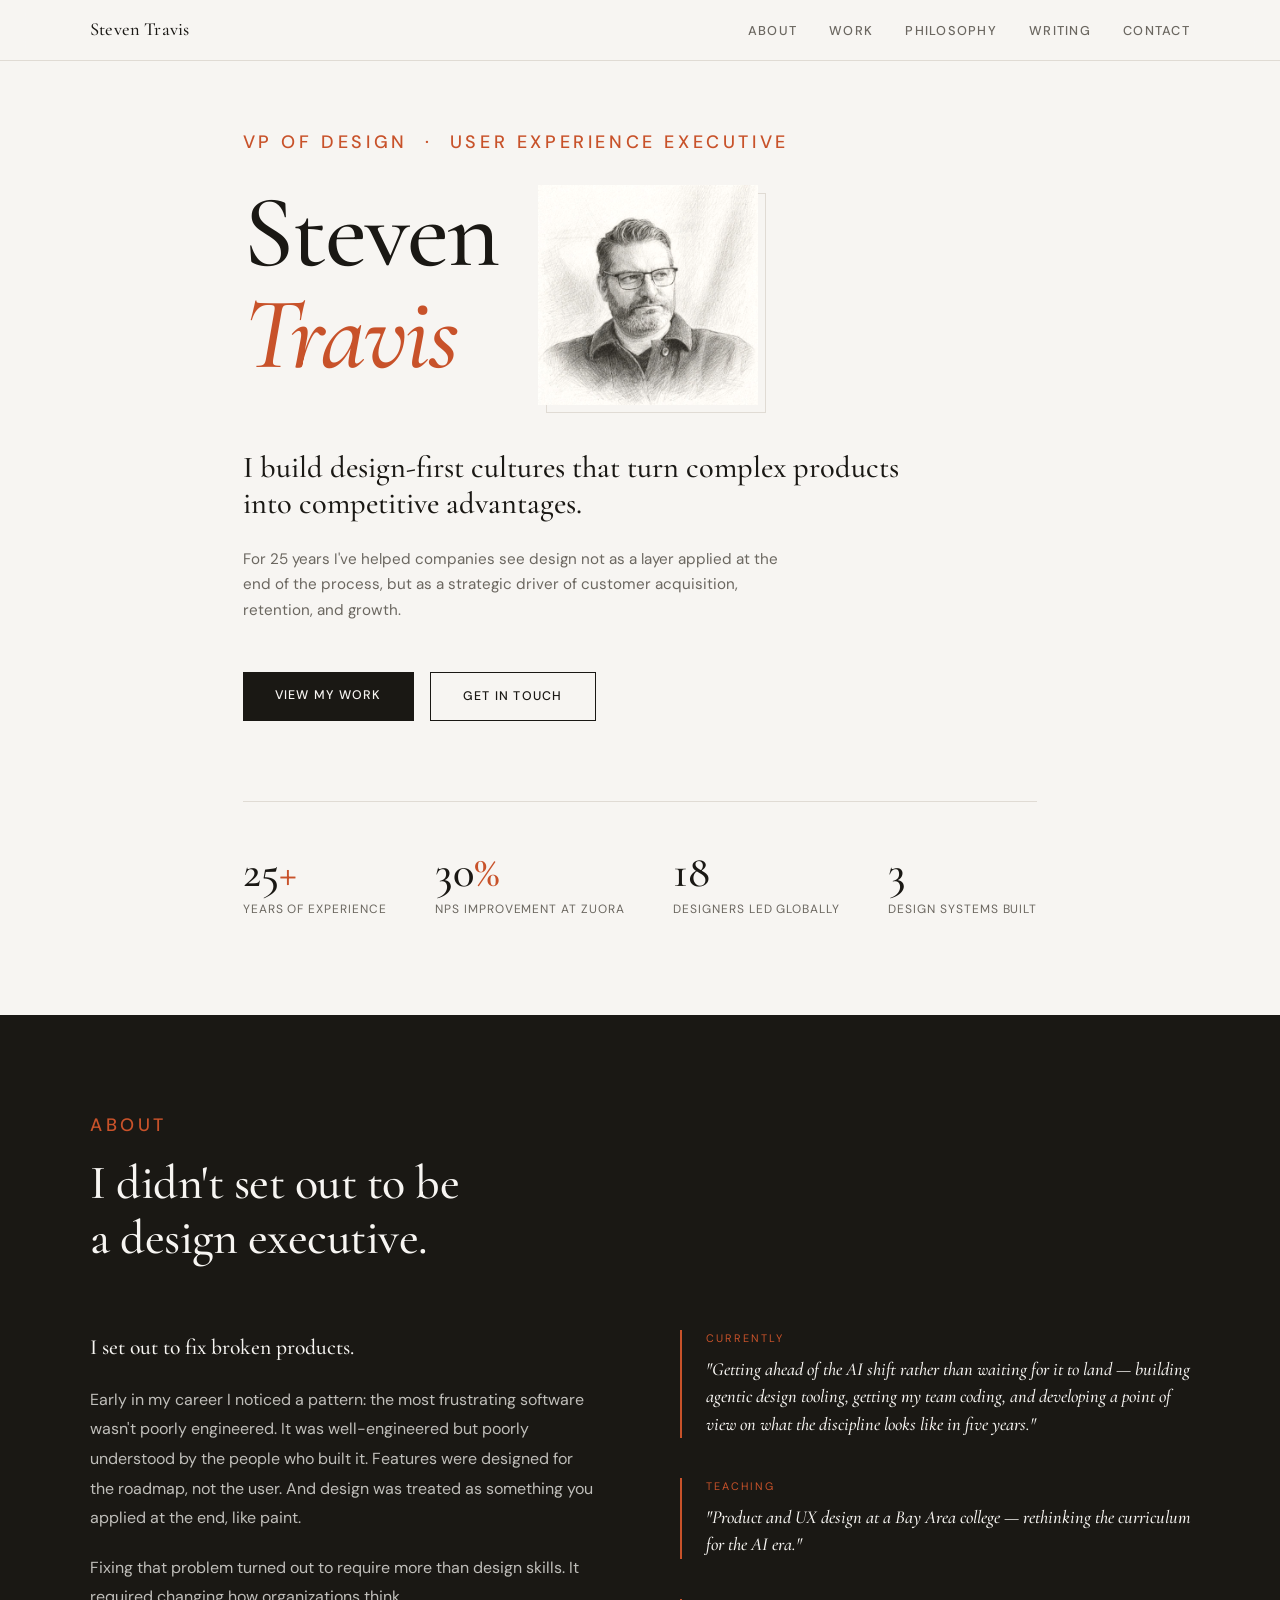
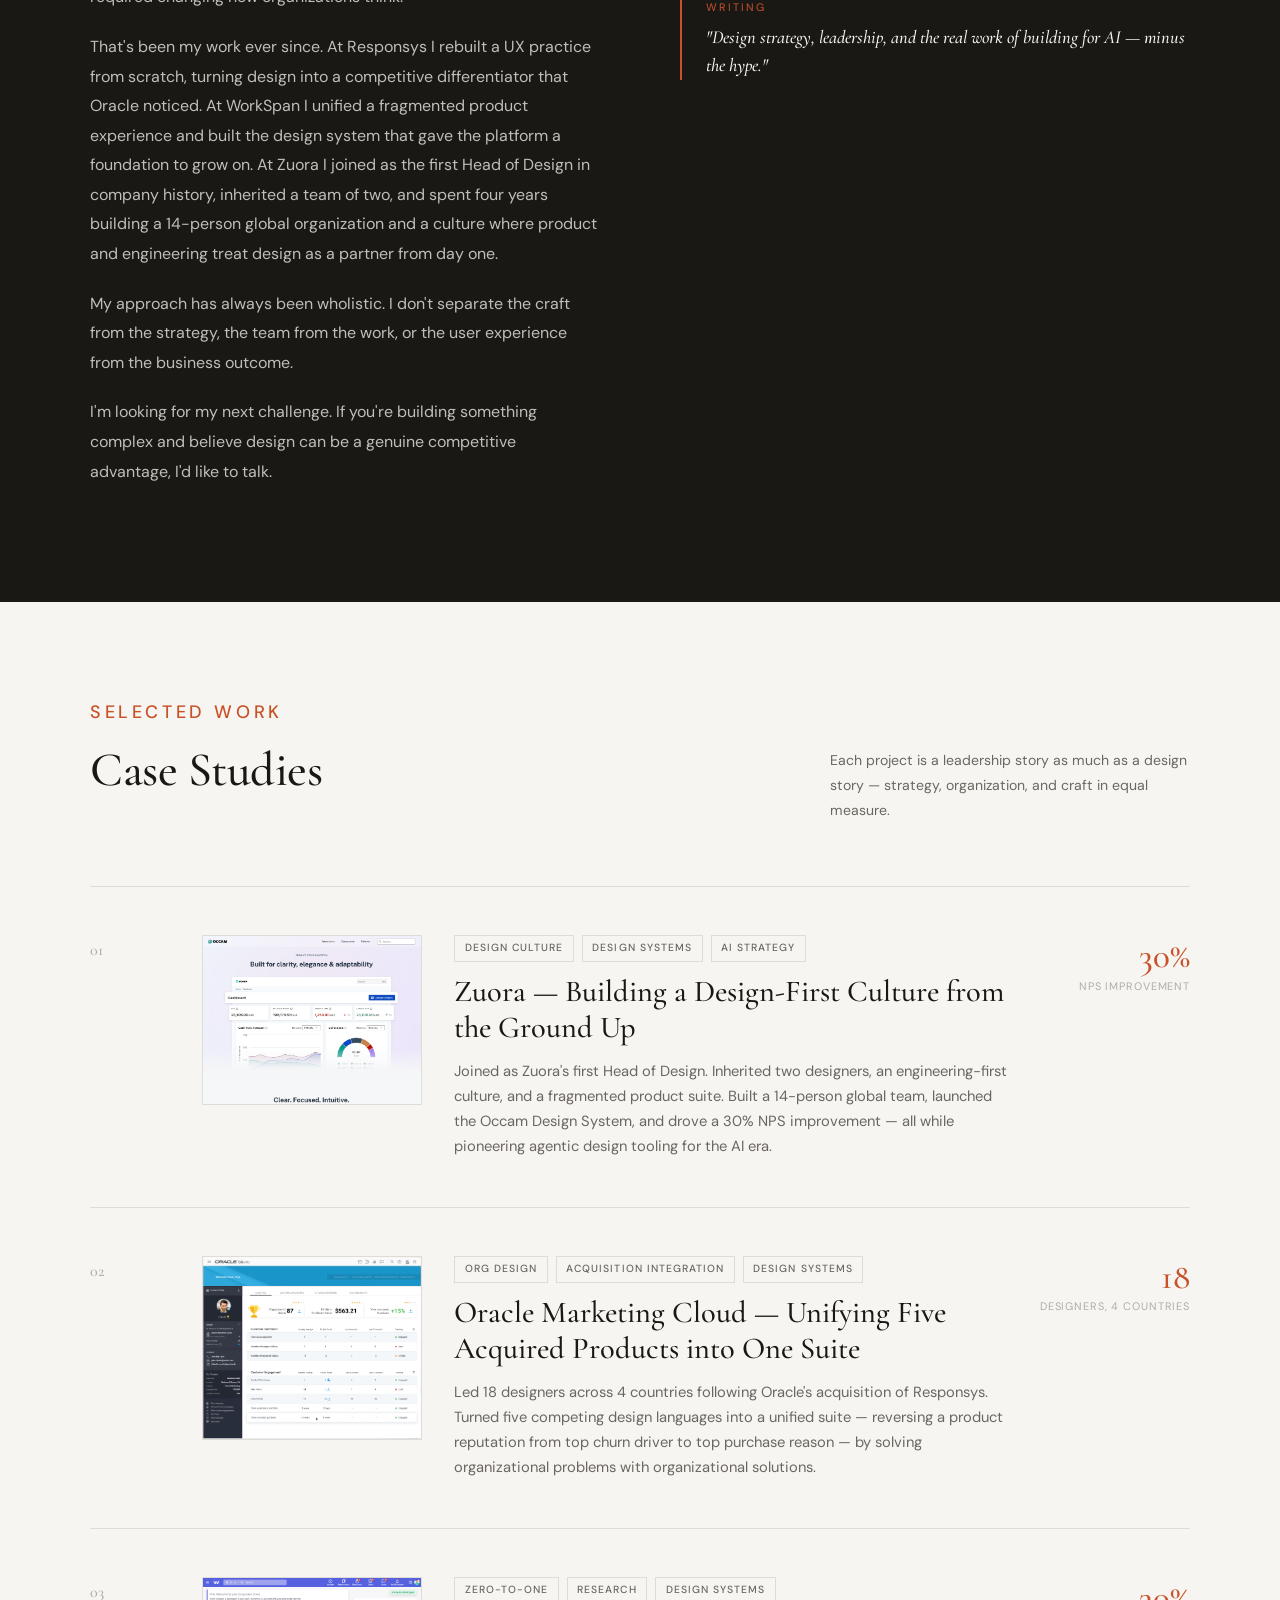
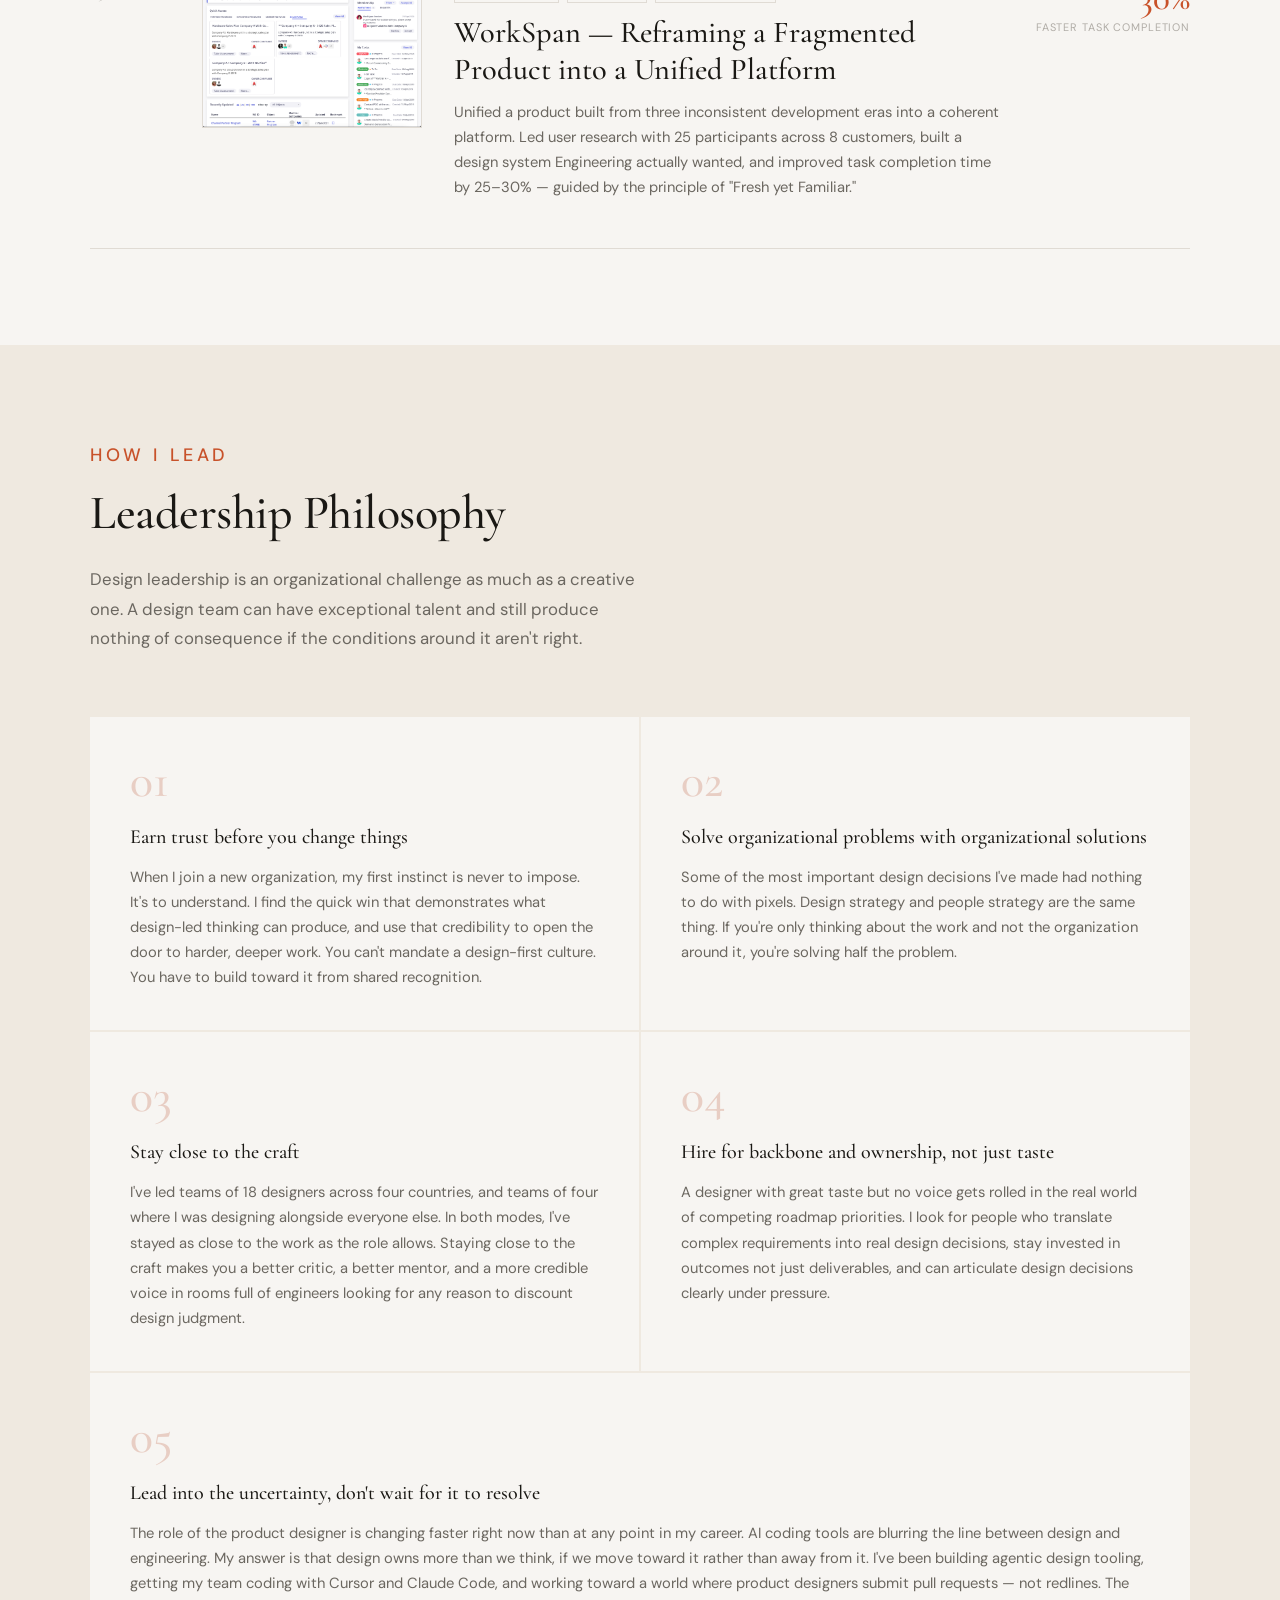
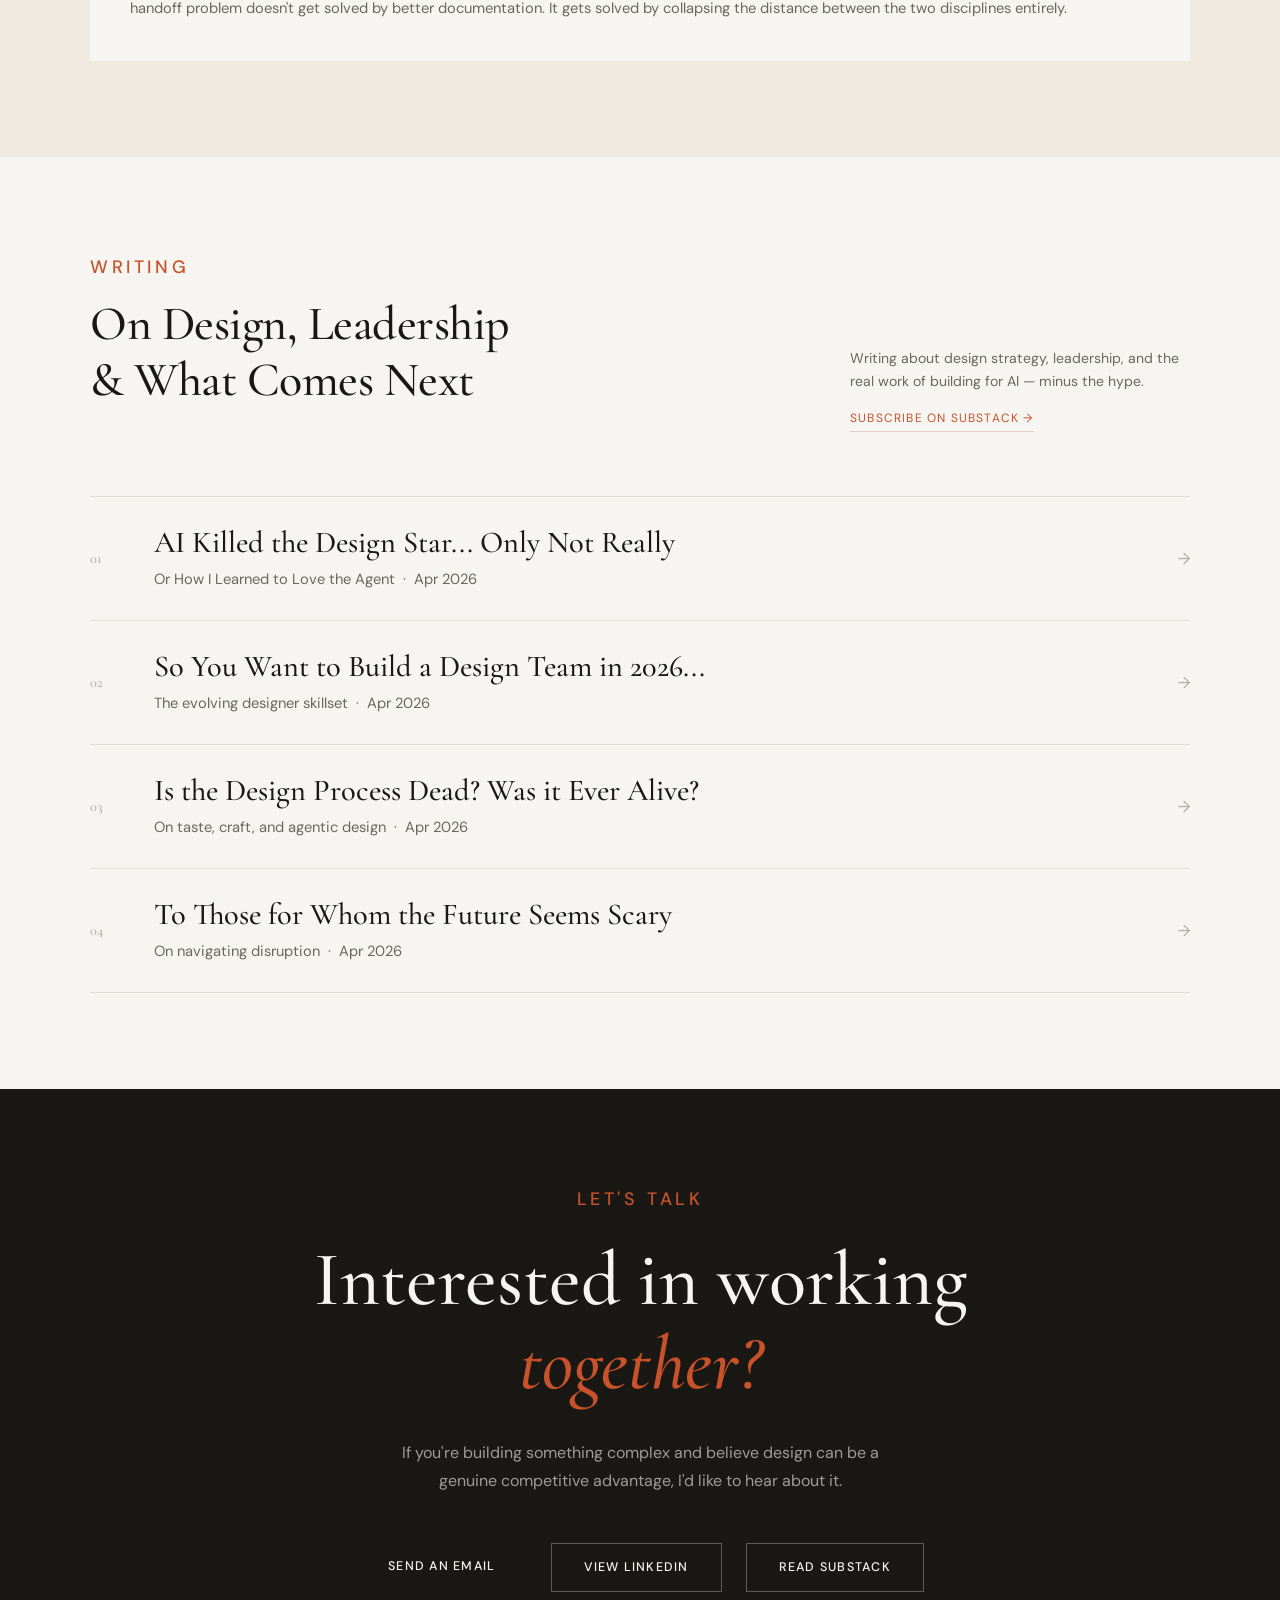
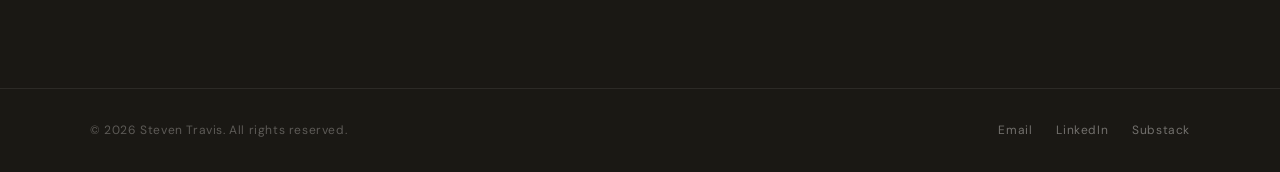
==== index.html @ de9c1bb8 "Fix nav cut off on iOS by adding safe-area-inset support - Added viewport-fit=cover to all four page" ====
<!DOCTYPE html>
<html lang="en">
<head>
  <meta charset="UTF-8" />
  <meta name="viewport" content="width=device-width, initial-scale=1.0, viewport-fit=cover" />
  <title>Steven Travis — VP of Design</title>
  <link rel="preconnect" href="https://fonts.googleapis.com" />
  <link rel="preconnect" href="https://fonts.gstatic.com" crossorigin />
  <link href="https://fonts.googleapis.com/css2?family=Cormorant+Garamond:ital,wght@0,500;0,600;1,500&family=DM+Sans:wght@500&display=swap" rel="stylesheet" />
  <link rel="stylesheet" href="styles.css" />
  <style>
    /* ── HERO ── */
    #hero {
      min-height: 100vh;
      display: flex;
      align-items: center;
      padding-top: 8rem;
      padding-bottom: 6rem;
      position: relative;
      overflow: hidden;
    }
    .hero-grid {
      display: flex;
      flex-direction: column;
      width: 100%;
    }
    .hero-name-row {
      display: flex;
      align-items: center;
      gap: 2.5rem;
      margin-bottom: 2rem;
    }
    .hero-below { width: 100%; }
    .hero-portrait-wrap {
      position: relative;
      flex-shrink: 0;
      width: clamp(140px, 18vw, 220px);
      opacity: 0;
      animation: fadeUp 0.8s 0.2s forwards;
      margin-bottom: 0.5rem;
    }
    .hero-portrait-wrap::after {
      content: '';
      position: absolute;
      bottom: -8px;
      right: -8px;
      width: 100%;
      height: 100%;
      border: 1px solid var(--rule);
      z-index: 0;
    }
    .hero-portrait {
      width: 100%;
      display: block;
      position: relative;
      z-index: 1;
      filter: contrast(1.05);
    }
    .hero-eyebrow {
      font-size: 18px;
      font-weight: 500;
      letter-spacing: 0.2em;
      text-transform: uppercase;
      color: var(--accent);
      margin-bottom: 1.5rem;
      opacity: 0;
      animation: fadeUp 0.7s 0.1s forwards;
    }
    .hero-name {
      font-family: var(--serif);
      font-size: clamp(3.5rem, 8vw, 7.5rem);
      font-weight: 500;
      line-height: 1.0;
      letter-spacing: -0.02em;
      color: var(--ink);
      margin-bottom: 2rem;
      opacity: 0;
      animation: fadeUp 0.8s 0.2s forwards;
    }
    .hero-name em { font-style: italic; color: var(--accent); }
    .hero-tagline {
      font-family: var(--serif);
      font-size: clamp(1.4rem, 2.5vw, 1.9rem);
      font-weight: 500;
      line-height: 1.2;
      color: var(--ink);
      max-width: 680px;
      margin-bottom: 1.5rem;
      opacity: 0;
      animation: fadeUp 0.8s 0.35s forwards;
    }
    .hero-sub {
      font-size: 0.95rem;
      color: var(--ink-light);
      max-width: 560px;
      line-height: 1.7;
      margin-bottom: 3rem;
      opacity: 0;
      animation: fadeUp 0.8s 0.5s forwards;
    }
    .hero-ctas {
      display: flex;
      gap: 1rem;
      flex-wrap: wrap;
      opacity: 0;
      animation: fadeUp 0.8s 0.65s forwards;
    }
    .hero-stats {
      display: flex;
      gap: 3rem;
      margin-top: 5rem;
      padding-top: 3rem;
      border-top: 1px solid var(--rule);
      flex-wrap: wrap;
      opacity: 0;
      animation: fadeUp 0.8s 0.8s forwards;
    }
    .stat-num {
      font-family: var(--serif);
      font-size: 2.8rem;
      font-weight: 500;
      line-height: 1;
      color: var(--ink);
    }
    .stat-num span { color: var(--accent); }
    .stat-label {
      font-size: 0.75rem;
      letter-spacing: 0.08em;
      text-transform: uppercase;
      color: var(--ink-light);
      margin-top: 0.3rem;
    }

    /* ── ABOUT ── */
    #about { background: var(--ink); color: var(--paper); }
    #about .section-label { color: var(--accent); }
    #about .section-title { color: var(--paper); }
    .about-grid {
      display: grid;
      grid-template-columns: 1fr 1fr;
      gap: 5rem;
      align-items: start;
      margin-top: 4rem;
    }
    .about-body p {
      font-size: 1rem;
      line-height: 1.85;
      color: rgba(247,245,242,0.75);
      margin-bottom: 1.25rem;
    }
    .about-body p:first-child {
      font-family: var(--serif);
      font-size: 1.35rem;
      font-weight: 500;
      line-height: 1.6;
      color: var(--paper);
    }
    .about-callout {
      border-left: 2px solid var(--accent);
      padding-left: 1.5rem;
      margin-bottom: 2.5rem;
    }
    .about-callout-label {
      font-size: 0.68rem;
      letter-spacing: 0.18em;
      text-transform: uppercase;
      color: var(--accent);
      margin-bottom: 0.5rem;
    }
    .about-callout-text {
      font-family: var(--serif);
      font-size: 1.15rem;
      font-weight: 500;
      line-height: 1.5;
      color: var(--paper);
      font-style: italic;
    }

    /* ── WORK ── */
    #work { background: var(--paper); }
    .work-header {
      display: flex;
      justify-content: space-between;
      align-items: flex-end;
      margin-bottom: 4rem;
      flex-wrap: wrap;
      gap: 1rem;
    }
    .case-studies { display: flex; flex-direction: column; gap: 0; }
    .case-study {
      display: grid;
      grid-template-columns: 80px 1fr auto;
      gap: 2rem;
      align-items: start;
      padding: 3rem 0;
      border-top: 1px solid var(--rule);
      text-decoration: none;
      color: var(--ink);
      transition: background 0.2s;
    }
    .case-study:last-child { border-bottom: 1px solid var(--rule); }
    .case-study:hover .case-title { color: var(--accent); }
    .case-num {
      font-family: var(--serif);
      font-size: 1rem;
      font-weight: 500;
      color: var(--ink-faint);
      padding-top: 0.2rem;
    }
    .case-study.has-thumb { grid-template-columns: 80px 220px 1fr auto; }
    .case-thumb {
      position: relative;
      width: 100%;
      border: 1px solid var(--rule);
      overflow: hidden;
      background: var(--paper-warm);
    }
    .case-thumb img {
      width: 100%;
      height: auto;
      display: block;
    }
    .case-tags {
      display: flex;
      gap: 0.5rem;
      flex-wrap: wrap;
      margin-bottom: 0.75rem;
    }
    .case-title {
      font-family: var(--serif);
      font-size: clamp(1.4rem, 2.5vw, 1.9rem);
      font-weight: 500;
      line-height: 1.2;
      margin-bottom: 0.75rem;
      transition: color 0.2s;
    }
    .case-desc {
      font-size: 0.92rem;
      color: var(--ink-light);
      line-height: 1.7;
      max-width: 560px;
    }
    .case-metric {
      text-align: right;
      min-width: 120px;
      padding-top: 0.2rem;
    }
    .metric-num {
      font-family: var(--serif);
      font-size: 2.2rem;
      font-weight: 500;
      color: var(--accent);
      line-height: 1;
    }
    .metric-label {
      font-size: 0.68rem;
      letter-spacing: 0.08em;
      text-transform: uppercase;
      color: var(--ink-faint);
      margin-top: 0.25rem;
    }

    /* ── PHILOSOPHY ── */
    #philosophy { background: var(--paper-warm); }
    .philosophy-grid {
      display: grid;
      grid-template-columns: 1fr 1fr;
      gap: 2px;
      margin-top: 4rem;
    }
    .phil-card {
      background: var(--paper);
      padding: 2.5rem;
      transition: background 0.2s;
    }
    .phil-card:hover { background: white; }
    .phil-num {
      font-family: var(--serif);
      font-size: 3rem;
      font-weight: 500;
      color: var(--accent-light);
      line-height: 1;
      margin-bottom: 1rem;
    }
    .phil-title {
      font-family: var(--serif);
      font-size: 1.25rem;
      font-weight: 500;
      margin-bottom: 0.75rem;
      color: var(--ink);
    }
    .phil-body {
      font-size: 0.92rem;
      color: var(--ink-light);
      line-height: 1.7;
    }

    /* ── WRITING ── */
    #writing { background: var(--paper); }
    .writing-header {
      display: flex;
      justify-content: space-between;
      align-items: flex-end;
      margin-bottom: 4rem;
      flex-wrap: wrap;
      gap: 1rem;
    }
    .substack-intro {
      font-size: 0.88rem;
      color: var(--ink-light);
      max-width: 340px;
      line-height: 1.65;
    }
    .articles { display: flex; flex-direction: column; gap: 0; }
    .article {
      display: grid;
      grid-template-columns: 40px 1fr auto;
      gap: 1.5rem;
      align-items: center;
      padding: 1.75rem 0;
      border-top: 1px solid var(--rule);
      text-decoration: none;
      color: var(--ink);
      transition: opacity 0.2s;
    }
    .article:last-child { border-bottom: 1px solid var(--rule); }
    .article:hover { opacity: 0.7; }
    .art-num {
      font-family: var(--serif);
      font-size: 0.9rem;
      font-weight: 500;
      color: var(--ink-faint);
    }
    .art-title {
      font-family: var(--serif);
      font-size: clamp(1.4rem, 2.5vw, 1.9rem);
      font-weight: 500;
      line-height: 1.2;
      margin-bottom: 0.35rem;
      transition: color 0.2s;
    }
    .article:hover .art-title { color: var(--accent); }
    .art-sub { font-size: 0.92rem; color: var(--ink-light); line-height: 1.7; }
    .art-arrow {
      font-size: 1rem;
      color: var(--ink-faint);
      transition: transform 0.2s, color 0.2s;
    }
    .article:hover .art-arrow { transform: translateX(4px); color: var(--accent); }

    /* ── CONTACT ── */
    #contact { background: var(--ink); text-align: center; }
    #contact .section-label { color: var(--accent); }
    .contact-headline {
      font-family: var(--serif);
      font-size: clamp(2.5rem, 6vw, 5rem);
      font-weight: 500;
      line-height: 1.1;
      color: var(--paper);
      margin: 1.5rem auto 2rem;
      max-width: 700px;
    }
    .contact-headline em { font-style: italic; color: var(--accent); }
    .contact-body {
      font-size: 1rem;
      color: rgba(247,245,242,0.6);
      max-width: 480px;
      margin: 0 auto 3rem;
      line-height: 1.75;
    }
    .contact-links {
      display: flex;
      justify-content: center;
      gap: 1.5rem;
      flex-wrap: wrap;
    }

    /* ── FOOTER ── */
    footer {
      background: var(--ink);
      border-top: 1px solid rgba(255,255,255,0.08);
      padding: 2rem var(--gutter);
      text-align: center;
    }
    .footer-inner {
      max-width: var(--max);
      margin: 0 auto;
      display: flex;
      justify-content: space-between;
      align-items: center;
      flex-wrap: wrap;
      gap: 1rem;
    }
    .footer-copy {
      font-size: 0.75rem;
      color: rgba(247,245,242,0.3);
      letter-spacing: 0.05em;
    }
    .footer-links { display: flex; gap: 1.5rem; }
    .footer-links a {
      font-size: 0.75rem;
      color: rgba(247,245,242,0.4);
      text-decoration: none;
      letter-spacing: 0.05em;
      transition: color 0.2s;
    }
    .footer-links a:hover { color: var(--paper); }

    /* ── NAV TOGGLE (hamburger) ── */
    .nav-toggle {
      display: none;
      background: none;
      border: 0;
      width: 32px;
      height: 32px;
      cursor: pointer;
      padding: 6px;
      flex-direction: column;
      justify-content: space-between;
      align-items: stretch;
    }
    .nav-toggle span {
      display: block;
      height: 2px;
      width: 100%;
      background: var(--ink);
      transition: transform 0.25s ease, opacity 0.2s ease;
      transform-origin: center;
    }
    .nav-toggle[aria-expanded="true"] span:nth-child(1) { transform: translateY(8px) rotate(45deg); }
    .nav-toggle[aria-expanded="true"] span:nth-child(2) { opacity: 0; }
    .nav-toggle[aria-expanded="true"] span:nth-child(3) { transform: translateY(-8px) rotate(-45deg); }

    /* ── RESPONSIVE ── */
    @media (max-width: 900px) {
      .hero-stats { gap: 2rem; margin-top: 3.5rem; padding-top: 2rem; }
      .work-header, .writing-header { flex-direction: column; align-items: flex-start; }
      .about-grid { gap: 3.5rem; }
    }

    @media (max-width: 768px) {
      section { padding: 4rem var(--gutter); }
      #hero {
        padding-top: 6rem;
        padding-bottom: 4rem;
        min-height: auto;
      }
      .nav-toggle { display: flex; }
      .nav-links {
        position: fixed;
        top: calc(60px + env(safe-area-inset-top));
        left: 0;
        right: 0;
        flex-direction: column;
        gap: 0;
        background: rgba(247, 245, 242, 0.98);
        backdrop-filter: blur(12px);
        border-bottom: 1px solid var(--rule);
        padding: 0.5rem var(--gutter) 1rem;
        transform: translateY(-110%);
        transition: transform 0.25s ease;
        pointer-events: none;
      }
      .nav-links.open {
        transform: translateY(0);
        pointer-events: auto;
      }
      .nav-links a {
        display: block;
        padding: 0.85rem 0;
        font-size: 0.9rem;
        border-bottom: 1px solid var(--rule);
      }
      .nav-links li:last-child a { border-bottom: 0; }
      .hero-name-row { flex-direction: column; align-items: flex-start; gap: 1.5rem; }
      .hero-portrait-wrap { width: 160px; }
      .hero-stats {
        gap: 1.5rem 2rem;
        margin-top: 2.5rem;
        padding-top: 2rem;
      }
      .stat-num { font-size: 2.2rem; }
      .hero-ctas { width: 100%; }
      .hero-ctas .btn-primary,
      .hero-ctas .btn-secondary { flex: 1 1 auto; text-align: center; }
      .about-grid { grid-template-columns: 1fr; gap: 3rem; }
      .about-callout { margin-bottom: 1.75rem; }
      .philosophy-grid { grid-template-columns: 1fr; }
      .phil-card { padding: 1.75rem; }
      .case-study { grid-template-columns: 40px 1fr; }
      .case-study.has-thumb { grid-template-columns: 1fr; gap: 1.25rem; }
      .case-thumb { max-width: 360px; }
      .case-metric { display: none; }
      .article {
        grid-template-columns: 32px 1fr auto;
        gap: 1rem;
        padding: 1.25rem 0;
      }
      .footer-inner { flex-direction: column; text-align: center; }
    }

    @media (max-width: 480px) {
      :root { --gutter: 1.25rem; }
      .hero-stats { gap: 1.25rem 1.75rem; }
      .stat { min-width: 45%; }
      .hero-ctas { flex-direction: column; align-items: stretch; }
      .contact-links { flex-direction: column; align-items: stretch; gap: 0.75rem; }
      .contact-links a { width: 100%; text-align: center; }
    }
  </style>
</head>
<body>

  <!-- NAV -->
  <nav>
    <div class="nav-inner">
      <a href="#hero" class="nav-logo">Steven Travis</a>
      <button class="nav-toggle" aria-expanded="false" aria-controls="primary-nav" aria-label="Toggle menu">
        <span></span><span></span><span></span>
      </button>
      <ul class="nav-links" id="primary-nav">
        <li><a href="#about">About</a></li>
        <li><a href="#work">Work</a></li>
        <li><a href="#philosophy">Philosophy</a></li>
        <li><a href="#writing">Writing</a></li>
        <li><a href="#contact">Contact</a></li>
      </ul>
    </div>
  </nav>

  <!-- HERO -->
  <section id="hero">
    <div class="container">
      <div class="hero-grid">
        <p class="hero-eyebrow">VP of Design &nbsp;·&nbsp; User Experience Executive</p>
        <div class="hero-name-row">
          <h1 class="hero-name">Steven<br><em>Travis</em></h1>
          <div class="hero-portrait-wrap">
            <img src="Pencil_headshot.png" alt="Steven Travis" class="hero-portrait">
          </div>
        </div>
        <div class="hero-below">
          <p class="hero-tagline">I build design-first cultures that turn complex products into competitive advantages.</p>
          <p class="hero-sub">For 25 years I've helped companies see design not as a layer applied at the end of the process, but as a strategic driver of customer acquisition, retention, and growth.</p>
          <div class="hero-ctas">
            <a href="#work" class="btn-primary">View My Work</a>
            <a href="#contact" class="btn-secondary">Get In Touch</a>
          </div>
          <div class="hero-stats">
            <div class="stat">
              <div class="stat-num">25<span>+</span></div>
              <div class="stat-label">Years of Experience</div>
            </div>
            <div class="stat">
              <div class="stat-num">30<span>%</span></div>
              <div class="stat-label">NPS Improvement at Zuora</div>
            </div>
            <div class="stat">
              <div class="stat-num">18</div>
              <div class="stat-label">Designers Led Globally</div>
            </div>
            <div class="stat">
              <div class="stat-num">3</div>
              <div class="stat-label">Design Systems Built</div>
            </div>
          </div>
        </div>
      </div>
    </div>
  </section>

  <!-- ABOUT -->
  <section id="about">
    <div class="container">
      <p class="section-label reveal">About</p>
      <h2 class="section-title reveal">I didn't set out to be<br>a design executive.</h2>
      <div class="about-grid">
        <div class="about-body reveal">
          <p>I set out to fix broken products.</p>
          <p>Early in my career I noticed a pattern: the most frustrating software wasn't poorly engineered. It was well-engineered but poorly understood by the people who built it. Features were designed for the roadmap, not the user. And design was treated as something you applied at the end, like paint.</p>
          <p>Fixing that problem turned out to require more than design skills. It required changing how organizations think.</p>
          <p>That's been my work ever since. At Responsys I rebuilt a UX practice from scratch, turning design into a competitive differentiator that Oracle noticed. At WorkSpan I unified a fragmented product experience and built the design system that gave the platform a foundation to grow on. At Zuora I joined as the first Head of Design in company history, inherited a team of two, and spent four years building a 14-person global organization and a culture where product and engineering treat design as a partner from day one.</p>
          <p>My approach has always been wholistic. I don't separate the craft from the strategy, the team from the work, or the user experience from the business outcome.</p>
          <p>I'm looking for my next challenge. If you're building something complex and believe design can be a genuine competitive advantage, I'd like to talk.</p>
        </div>
        <div class="about-aside reveal">
          <div class="about-callout">
            <p class="about-callout-label">Currently</p>
            <p class="about-callout-text">"Getting ahead of the AI shift rather than waiting for it to land — building agentic design tooling, getting my team coding, and developing a point of view on what the discipline looks like in five years."</p>
          </div>
          <div class="about-callout">
            <p class="about-callout-label">Teaching</p>
            <p class="about-callout-text">"Product and UX design at a Bay Area college — rethinking the curriculum for the AI era."</p>
          </div>
          <div class="about-callout">
            <p class="about-callout-label">Writing</p>
            <p class="about-callout-text">"Design strategy, leadership, and the real work of building for AI — minus the hype."</p>
          </div>
        </div>
      </div>
    </div>
  </section>

  <!-- WORK -->
  <section id="work">
    <div class="container">
      <div class="work-header">
        <div>
          <p class="section-label reveal">Selected Work</p>
          <h2 class="section-title reveal">Case Studies</h2>
        </div>
        <p class="section-intro reveal" style="font-size:0.88rem; max-width:360px;">Each project is a leadership story as much as a design story — strategy, organization, and craft in equal measure.</p>
      </div>
      <div class="case-studies">

        <a href="zuora.html" class="case-study has-thumb reveal">
          <div class="case-num">01</div>
          <div class="case-thumb">
            <img src="images/Zuora_Screens/Occam_Screenshot.png" alt="Occam — Zuora's Design System" loading="lazy">
          </div>
          <div class="case-body">
            <div class="case-tags">
              <span class="tag">Design Culture</span>
              <span class="tag">Design Systems</span>
              <span class="tag">AI Strategy</span>
            </div>
            <h3 class="case-title">Zuora — Building a Design-First Culture from the Ground Up</h3>
            <p class="case-desc">Joined as Zuora's first Head of Design. Inherited two designers, an engineering-first culture, and a fragmented product suite. Built a 14-person global team, launched the Occam Design System, and drove a 30% NPS improvement — all while pioneering agentic design tooling for the AI era.</p>
          </div>
          <div class="case-metric">
            <div class="metric-num">30%</div>
            <div class="metric-label">NPS Improvement</div>
          </div>
        </a>

        <a href="oracle.html" class="case-study has-thumb reveal">
          <div class="case-num">02</div>
          <div class="case-thumb">
            <img src="images/Responsys_oracle/contacts.png" alt="Oracle Responsys — Contacts" loading="lazy">
          </div>
          <div class="case-body">
            <div class="case-tags">
              <span class="tag">Org Design</span>
              <span class="tag">Acquisition Integration</span>
              <span class="tag">Design Systems</span>
            </div>
            <h3 class="case-title">Oracle Marketing Cloud — Unifying Five Acquired Products into One Suite</h3>
            <p class="case-desc">Led 18 designers across 4 countries following Oracle's acquisition of Responsys. Turned five competing design languages into a unified suite — reversing a product reputation from top churn driver to top purchase reason — by solving organizational problems with organizational solutions.</p>
          </div>
          <div class="case-metric">
            <div class="metric-num">18</div>
            <div class="metric-label">Designers, 4 Countries</div>
          </div>
        </a>

        <a href="workspan.html" class="case-study has-thumb reveal">
          <div class="case-num">03</div>
          <div class="case-thumb">
            <img src="images/Workspan/Home.png" alt="WorkSpan — Home" loading="lazy">
          </div>
          <div class="case-body">
            <div class="case-tags">
              <span class="tag">Zero-to-One</span>
              <span class="tag">Research</span>
              <span class="tag">Design Systems</span>
            </div>
            <h3 class="case-title">WorkSpan — Reframing a Fragmented Product into a Unified Platform</h3>
            <p class="case-desc">Unified a product built from three inconsistent development eras into a coherent platform. Led user research with 25 participants across 8 customers, built a design system Engineering actually wanted, and improved task completion time by 25–30% — guided by the principle of "Fresh yet Familiar."</p>
          </div>
          <div class="case-metric">
            <div class="metric-num">30%</div>
            <div class="metric-label">Faster Task Completion</div>
          </div>
        </a>

      </div>
    </div>
  </section>

  <!-- PHILOSOPHY -->
  <section id="philosophy">
    <div class="container">
      <p class="section-label reveal">How I Lead</p>
      <h2 class="section-title reveal">Leadership Philosophy</h2>
      <p class="section-intro reveal">Design leadership is an organizational challenge as much as a creative one. A design team can have exceptional talent and still produce nothing of consequence if the conditions around it aren't right.</p>
      <div class="philosophy-grid">
        <div class="phil-card reveal">
          <div class="phil-num">01</div>
          <h3 class="phil-title">Earn trust before you change things</h3>
          <p class="phil-body">When I join a new organization, my first instinct is never to impose. It's to understand. I find the quick win that demonstrates what design-led thinking can produce, and use that credibility to open the door to harder, deeper work. You can't mandate a design-first culture. You have to build toward it from shared recognition.</p>
        </div>
        <div class="phil-card reveal">
          <div class="phil-num">02</div>
          <h3 class="phil-title">Solve organizational problems with organizational solutions</h3>
          <p class="phil-body">Some of the most important design decisions I've made had nothing to do with pixels. Design strategy and people strategy are the same thing. If you're only thinking about the work and not the organization around it, you're solving half the problem.</p>
        </div>
        <div class="phil-card reveal">
          <div class="phil-num">03</div>
          <h3 class="phil-title">Stay close to the craft</h3>
          <p class="phil-body">I've led teams of 18 designers across four countries, and teams of four where I was designing alongside everyone else. In both modes, I've stayed as close to the work as the role allows. Staying close to the craft makes you a better critic, a better mentor, and a more credible voice in rooms full of engineers looking for any reason to discount design judgment.</p>
        </div>
        <div class="phil-card reveal">
          <div class="phil-num">04</div>
          <h3 class="phil-title">Hire for backbone and ownership, not just taste</h3>
          <p class="phil-body">A designer with great taste but no voice gets rolled in the real world of competing roadmap priorities. I look for people who translate complex requirements into real design decisions, stay invested in outcomes not just deliverables, and can articulate design decisions clearly under pressure.</p>
        </div>
        <div class="phil-card reveal" style="grid-column: 1 / -1;">
          <div class="phil-num">05</div>
          <h3 class="phil-title">Lead into the uncertainty, don't wait for it to resolve</h3>
          <p class="phil-body">The role of the product designer is changing faster right now than at any point in my career. AI coding tools are blurring the line between design and engineering. My answer is that design owns more than we think, if we move toward it rather than away from it. I've been building agentic design tooling, getting my team coding with Cursor and Claude Code, and working toward a world where product designers submit pull requests — not redlines. The handoff problem doesn't get solved by better documentation. It gets solved by collapsing the distance between the two disciplines entirely.</p>
        </div>
      </div>
    </div>
  </section>

  <!-- WRITING -->
  <section id="writing">
    <div class="container">
      <div class="writing-header">
        <div>
          <p class="section-label reveal">Writing</p>
          <h2 class="section-title reveal">On Design, Leadership<br>&amp; What Comes Next</h2>
        </div>
        <div class="substack-intro reveal">
          <p>Writing about design strategy, leadership, and the real work of building for AI — minus the hype.</p>
          <a href="https://steventravisdesign.substack.com" target="_blank" rel="noopener" style="display:inline-block; margin-top:1rem; font-size:0.75rem; letter-spacing:0.1em; text-transform:uppercase; color:var(--accent); text-decoration:none; border-bottom:1px solid var(--accent-light); padding-bottom:2px;">Subscribe on Substack →</a>
        </div>
      </div>
      <div class="articles">
        <a href="https://steventravisdesign.substack.com/p/ai-killed-the-design-star-not" target="_blank" rel="noopener" class="article reveal">
          <span class="art-num">01</span>
          <div class="art-body">
            <div class="art-title">AI Killed the Design Star... Only Not Really</div>
            <div class="art-sub">Or How I Learned to Love the Agent &nbsp;·&nbsp; Apr 2026</div>
          </div>
          <span class="art-arrow">→</span>
        </a>
        <a href="https://steventravisdesign.substack.com/p/so-you-want-to-build-a-design-team" target="_blank" rel="noopener" class="article reveal">
          <span class="art-num">02</span>
          <div class="art-body">
            <div class="art-title">So You Want to Build a Design Team in 2026...</div>
            <div class="art-sub">The evolving designer skillset &nbsp;·&nbsp; Apr 2026</div>
          </div>
          <span class="art-arrow">→</span>
        </a>
        <a href="https://steventravisdesign.substack.com/p/is-the-design-process-dead-was-it" target="_blank" rel="noopener" class="article reveal">
          <span class="art-num">03</span>
          <div class="art-body">
            <div class="art-title">Is the Design Process Dead? Was it Ever Alive?</div>
            <div class="art-sub">On taste, craft, and agentic design &nbsp;·&nbsp; Apr 2026</div>
          </div>
          <span class="art-arrow">→</span>
        </a>
        <a href="https://steventravisdesign.substack.com/p/to-those-for-whom-the-future-seems" target="_blank" rel="noopener" class="article reveal">
          <span class="art-num">04</span>
          <div class="art-body">
            <div class="art-title">To Those for Whom the Future Seems Scary</div>
            <div class="art-sub">On navigating disruption &nbsp;·&nbsp; Apr 2026</div>
          </div>
          <span class="art-arrow">→</span>
        </a>
      </div>
    </div>
  </section>

  <!-- CONTACT -->
  <section id="contact">
    <div class="container">
      <p class="section-label reveal">Let's Talk</p>
      <h2 class="contact-headline reveal">Interested in working<br><em>together?</em></h2>
      <p class="contact-body reveal">If you're building something complex and believe design can be a genuine competitive advantage, I'd like to hear about it.</p>
      <div class="contact-links reveal">
        <a href="mailto:stravis16@gmail.com" class="btn-primary">Send an Email</a>
        <a href="https://linkedin.com/in/steventravis/" target="_blank" rel="noopener" class="btn-secondary" style="border-color:rgba(247,245,242,0.3); color:var(--paper);">View LinkedIn</a>
        <a href="https://steventravisdesign.substack.com" target="_blank" rel="noopener" class="btn-secondary" style="border-color:rgba(247,245,242,0.3); color:var(--paper);">Read Substack</a>
      </div>
    </div>
  </section>

  <!-- FOOTER -->
  <footer>
    <div class="footer-inner">
      <span class="footer-copy">© 2026 Steven Travis. All rights reserved.</span>
      <div class="footer-links">
        <a href="mailto:stravis16@gmail.com">Email</a>
        <a href="https://linkedin.com/in/steventravis/" target="_blank" rel="noopener">LinkedIn</a>
        <a href="https://steventravisdesign.substack.com" target="_blank" rel="noopener">Substack</a>
      </div>
    </div>
  </footer>

  <script>
    const reveals = document.querySelectorAll('.reveal');
    const observer = new IntersectionObserver((entries) => {
      entries.forEach((entry, i) => {
        if (entry.isIntersecting) {
          setTimeout(() => entry.target.classList.add('visible'), i * 80);
          observer.unobserve(entry.target);
        }
      });
    }, { threshold: 0.1, rootMargin: '0px 0px -40px 0px' });
    reveals.forEach(el => observer.observe(el));

    const navToggle = document.querySelector('.nav-toggle');
    const navList = document.getElementById('primary-nav');
    navToggle.addEventListener('click', () => {
      const open = navList.classList.toggle('open');
      navToggle.setAttribute('aria-expanded', open);
    });
    navList.addEventListener('click', e => {
      if (e.target.tagName === 'A') {
        navList.classList.remove('open');
        navToggle.setAttribute('aria-expanded', 'false');
      }
    });

    const sections = document.querySelectorAll('section[id]');
    const navLinks = document.querySelectorAll('.nav-links a');
    window.addEventListener('scroll', () => {
      let current = '';
      sections.forEach(s => {
        if (window.scrollY >= s.offsetTop - 100) current = s.id;
      });
      navLinks.forEach(a => {
        a.style.color = a.getAttribute('href') === '#' + current ? 'var(--ink)' : '';
      });
    });
  </script>
</body>
</html>
---- styles.css ----
/* ── RESET & ROOT ── */
*, *::before, *::after { box-sizing: border-box; margin: 0; padding: 0; }

:root {
  --ink: #1a1814;
  --ink-light: #6b6760;
  --ink-faint: #b0aca6;
  --paper: #f7f5f2;
  --paper-warm: #efe9e0;
  --accent: #c8522a;
  --accent-light: #e8cec4;
  --rule: #e0dbd4;
  --serif: 'Cormorant Garamond', Georgia, serif;
  --sans: 'DM Sans', system-ui, sans-serif;
  --max: 1100px;
  --gutter: clamp(1.5rem, 5vw, 4rem);
}

html { scroll-behavior: smooth; }

body {
  background: var(--paper);
  color: var(--ink);
  font-family: var(--sans);
  font-size: 16px;
  line-height: 1.6;
  -webkit-font-smoothing: antialiased;
}

/* ── NAV ── */
nav {
  position: fixed;
  top: 0; left: 0; right: 0;
  z-index: 100;
  background: rgba(247, 245, 242, 0.92);
  backdrop-filter: blur(12px);
  border-bottom: 1px solid var(--rule);
  padding: env(safe-area-inset-top) var(--gutter) 0;
}
.nav-inner {
  max-width: var(--max);
  margin: 0 auto;
  display: flex;
  align-items: center;
  justify-content: space-between;
  height: 60px;
}
.nav-logo {
  font-family: var(--serif);
  font-size: 1.15rem;
  font-weight: 500;
  letter-spacing: 0.01em;
  color: var(--ink);
  text-decoration: none;
}
.nav-links {
  display: flex;
  gap: 2rem;
  list-style: none;
}
.nav-links a {
  font-size: 0.8rem;
  font-weight: 500;
  letter-spacing: 0.1em;
  text-transform: uppercase;
  color: var(--ink-light);
  text-decoration: none;
  transition: color 0.2s;
}
.nav-links a:hover { color: var(--ink); }

/* ── SECTIONS ── */
section { padding: 6rem var(--gutter); }
.container { max-width: var(--max); margin: 0 auto; }

/* ── BUTTONS ── */
.btn-primary {
  display: inline-block;
  padding: 0.85rem 2rem;
  background: var(--ink);
  color: var(--paper);
  font-size: 0.78rem;
  font-weight: 500;
  letter-spacing: 0.1em;
  text-transform: uppercase;
  text-decoration: none;
  transition: background 0.2s, transform 0.2s;
}
.btn-primary:hover { background: var(--accent); transform: translateY(-1px); }
.btn-secondary {
  display: inline-block;
  padding: 0.85rem 2rem;
  border: 1px solid var(--ink);
  color: var(--ink);
  font-size: 0.78rem;
  font-weight: 500;
  letter-spacing: 0.1em;
  text-transform: uppercase;
  text-decoration: none;
  transition: background 0.2s, color 0.2s, transform 0.2s;
}
.btn-secondary:hover { background: var(--ink); color: var(--paper); transform: translateY(-1px); }

/* ── SECTION LABELS ── */
.section-label {
  font-size: 18px;
  font-weight: 500;
  letter-spacing: 0.2em;
  text-transform: uppercase;
  color: var(--accent);
  margin-bottom: 1rem;
}
.section-title {
  font-family: var(--serif);
  font-size: clamp(2rem, 4vw, 3rem);
  font-weight: 500;
  line-height: 1.15;
  letter-spacing: -0.01em;
  color: var(--ink);
  margin-bottom: 1.5rem;
}
.section-intro {
  font-size: 1.05rem;
  color: var(--ink-light);
  max-width: 560px;
  line-height: 1.75;
}

/* ── TAGS ── */
.tag {
  font-size: 0.65rem;
  font-weight: 500;
  letter-spacing: 0.1em;
  text-transform: uppercase;
  padding: 0.25rem 0.6rem;
  border: 1px solid var(--rule);
  color: var(--ink-light);
}

/* ── ANIMATIONS ── */
@keyframes fadeUp {
  from { opacity: 0; transform: translateY(20px); }
  to   { opacity: 1; transform: translateY(0); }
}
.reveal {
  opacity: 0;
  transform: translateY(24px);
  transition: opacity 0.7s ease, transform 0.7s ease;
}
.reveal.visible {
  opacity: 1;
  transform: none;
}

/* ── RESPONSIVE ── */
@media (max-width: 768px) {
  .nav-links { gap: 1.2rem; }
}
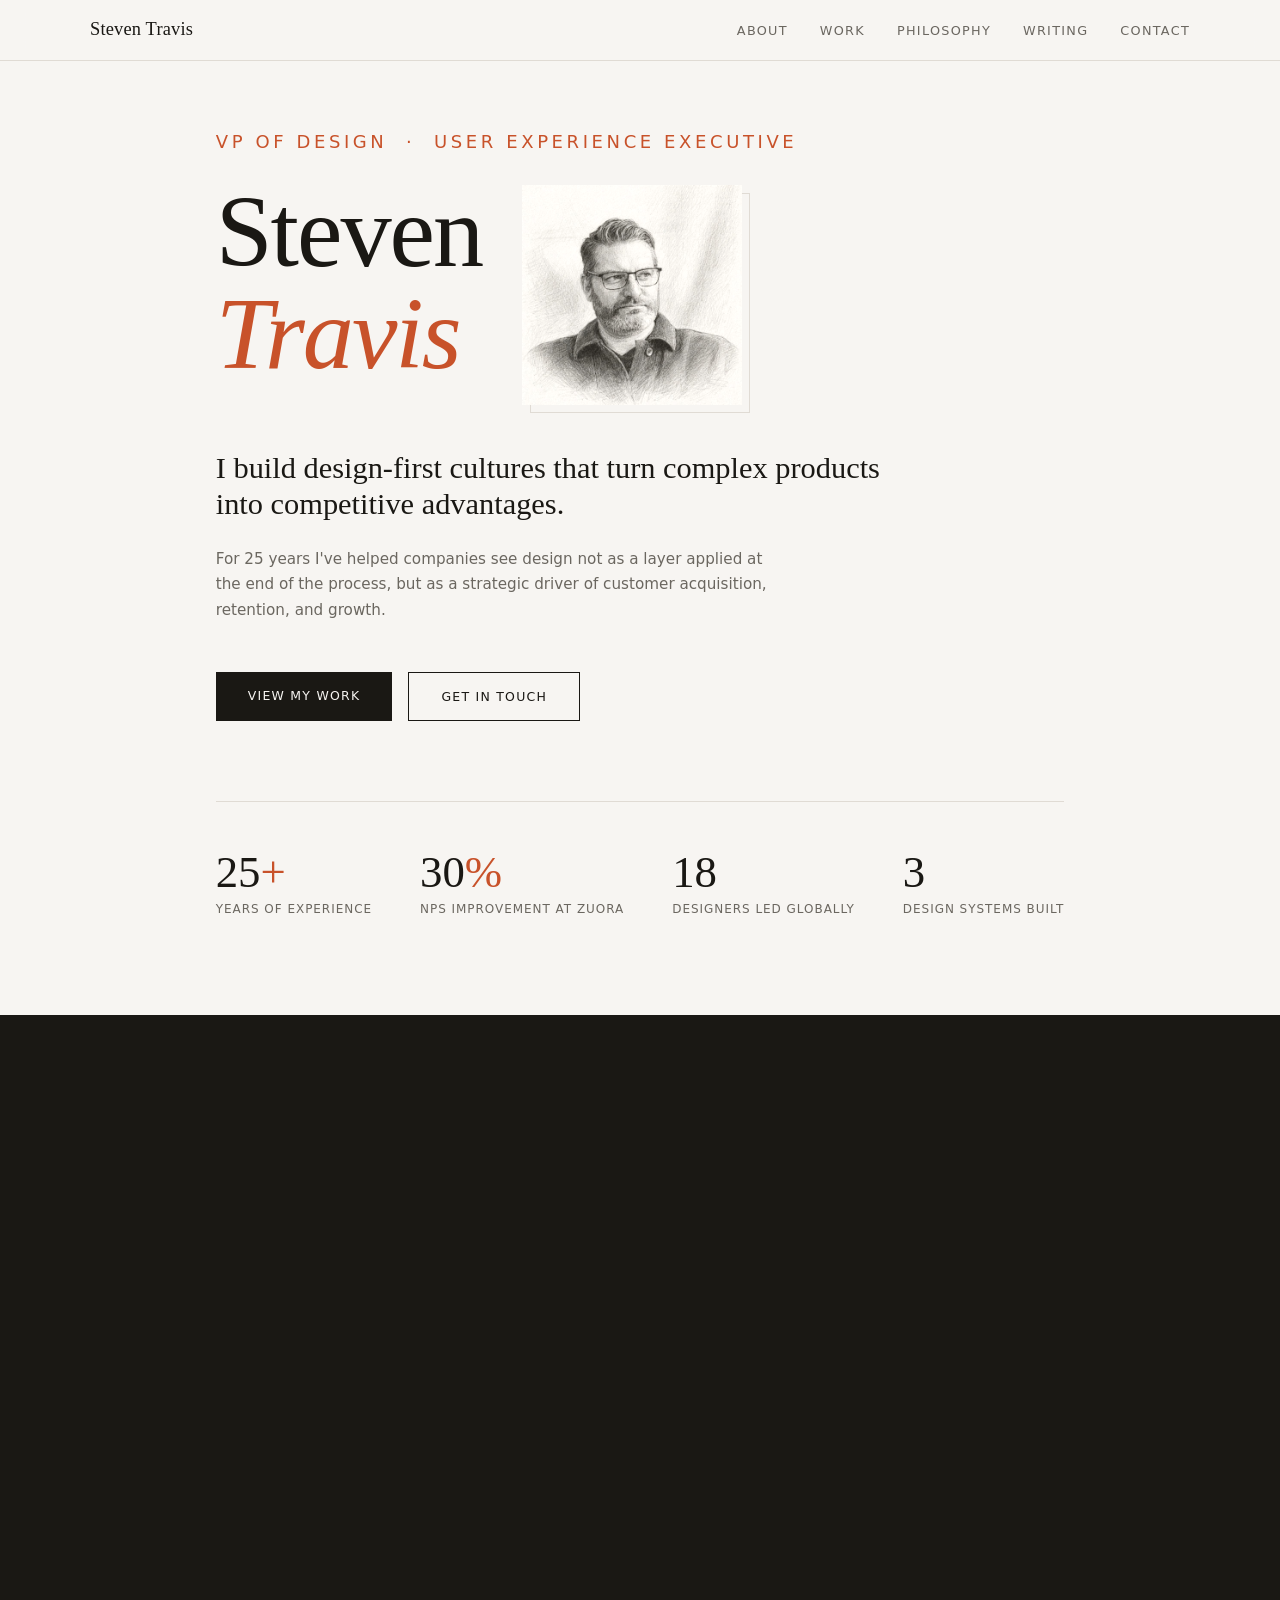
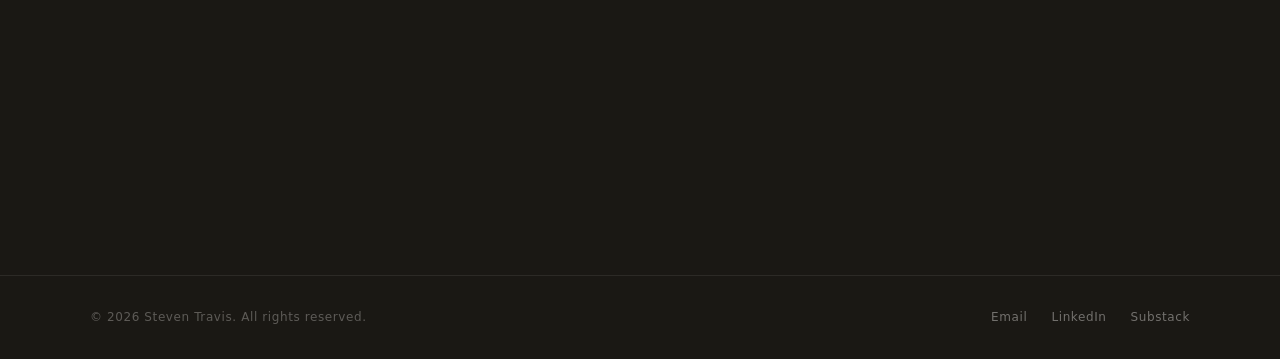
==== commit df159645: "Add CSP meta tag and noreferrer to all pages Adds a Content-Security-Policy meta tag to all four pag" ====
--- a/index.html
+++ b/index.html
@@ -3,6 +3,7 @@
 <head>
   <meta charset="UTF-8" />
   <meta name="viewport" content="width=device-width, initial-scale=1.0, viewport-fit=cover" />
+  <meta http-equiv="Content-Security-Policy" content="default-src 'none'; script-src 'self'; style-src 'self' 'unsafe-inline' https://fonts.googleapis.com; font-src https://fonts.gstatic.com; img-src 'self'; connect-src 'none'; frame-ancestors 'none';" />
   <title>Steven Travis — VP of Design</title>
   <link rel="preconnect" href="https://fonts.googleapis.com" />
   <link rel="preconnect" href="https://fonts.gstatic.com" crossorigin />
@@ -441,7 +442,7 @@
     @media (max-width: 768px) {
       section { padding: 4rem var(--gutter); }
       #hero {
-        padding-top: 6rem;
+        padding-top: calc(5rem + env(safe-area-inset-top));
         padding-bottom: 4rem;
         min-height: auto;
       }
@@ -723,11 +724,11 @@
         </div>
         <div class="substack-intro reveal">
           <p>Writing about design strategy, leadership, and the real work of building for AI — minus the hype.</p>
-          <a href="https://steventravisdesign.substack.com" target="_blank" rel="noopener" style="display:inline-block; margin-top:1rem; font-size:0.75rem; letter-spacing:0.1em; text-transform:uppercase; color:var(--accent); text-decoration:none; border-bottom:1px solid var(--accent-light); padding-bottom:2px;">Subscribe on Substack →</a>
+          <a href="https://steventravisdesign.substack.com" target="_blank" rel="noopener noreferrer" style="display:inline-block; margin-top:1rem; font-size:0.75rem; letter-spacing:0.1em; text-transform:uppercase; color:var(--accent); text-decoration:none; border-bottom:1px solid var(--accent-light); padding-bottom:2px;">Subscribe on Substack →</a>
         </div>
       </div>
       <div class="articles">
-        <a href="https://steventravisdesign.substack.com/p/ai-killed-the-design-star-not" target="_blank" rel="noopener" class="article reveal">
+        <a href="https://steventravisdesign.substack.com/p/ai-killed-the-design-star-not" target="_blank" rel="noopener noreferrer" class="article reveal">
           <span class="art-num">01</span>
           <div class="art-body">
             <div class="art-title">AI Killed the Design Star... Only Not Really</div>
@@ -735,7 +736,7 @@
           </div>
           <span class="art-arrow">→</span>
         </a>
-        <a href="https://steventravisdesign.substack.com/p/so-you-want-to-build-a-design-team" target="_blank" rel="noopener" class="article reveal">
+        <a href="https://steventravisdesign.substack.com/p/so-you-want-to-build-a-design-team" target="_blank" rel="noopener noreferrer" class="article reveal">
           <span class="art-num">02</span>
           <div class="art-body">
             <div class="art-title">So You Want to Build a Design Team in 2026...</div>
@@ -743,7 +744,7 @@
           </div>
           <span class="art-arrow">→</span>
         </a>
-        <a href="https://steventravisdesign.substack.com/p/is-the-design-process-dead-was-it" target="_blank" rel="noopener" class="article reveal">
+        <a href="https://steventravisdesign.substack.com/p/is-the-design-process-dead-was-it" target="_blank" rel="noopener noreferrer" class="article reveal">
           <span class="art-num">03</span>
           <div class="art-body">
             <div class="art-title">Is the Design Process Dead? Was it Ever Alive?</div>
@@ -751,7 +752,7 @@
           </div>
           <span class="art-arrow">→</span>
         </a>
-        <a href="https://steventravisdesign.substack.com/p/to-those-for-whom-the-future-seems" target="_blank" rel="noopener" class="article reveal">
+        <a href="https://steventravisdesign.substack.com/p/to-those-for-whom-the-future-seems" target="_blank" rel="noopener noreferrer" class="article reveal">
           <span class="art-num">04</span>
           <div class="art-body">
             <div class="art-title">To Those for Whom the Future Seems Scary</div>
@@ -771,8 +772,8 @@
       <p class="contact-body reveal">If you're building something complex and believe design can be a genuine competitive advantage, I'd like to hear about it.</p>
       <div class="contact-links reveal">
         <a href="mailto:stravis16@gmail.com" class="btn-primary">Send an Email</a>
-        <a href="https://linkedin.com/in/steventravis/" target="_blank" rel="noopener" class="btn-secondary" style="border-color:rgba(247,245,242,0.3); color:var(--paper);">View LinkedIn</a>
-        <a href="https://steventravisdesign.substack.com" target="_blank" rel="noopener" class="btn-secondary" style="border-color:rgba(247,245,242,0.3); color:var(--paper);">Read Substack</a>
+        <a href="https://linkedin.com/in/steventravis/" target="_blank" rel="noopener noreferrer" class="btn-secondary" style="border-color:rgba(247,245,242,0.3); color:var(--paper);">View LinkedIn</a>
+        <a href="https://steventravisdesign.substack.com" target="_blank" rel="noopener noreferrer" class="btn-secondary" style="border-color:rgba(247,245,242,0.3); color:var(--paper);">Read Substack</a>
       </div>
     </div>
   </section>
@@ -783,8 +784,8 @@
       <span class="footer-copy">© 2026 Steven Travis. All rights reserved.</span>
       <div class="footer-links">
         <a href="mailto:stravis16@gmail.com">Email</a>
-        <a href="https://linkedin.com/in/steventravis/" target="_blank" rel="noopener">LinkedIn</a>
-        <a href="https://steventravisdesign.substack.com" target="_blank" rel="noopener">Substack</a>
+        <a href="https://linkedin.com/in/steventravis/" target="_blank" rel="noopener noreferrer">LinkedIn</a>
+        <a href="https://steventravisdesign.substack.com" target="_blank" rel="noopener noreferrer">Substack</a>
       </div>
     </div>
   </footer>
--- a/styles.css
+++ b/styles.css
@@ -33,9 +33,15 @@
   top: 0; left: 0; right: 0;
   z-index: 100;
   background: rgba(247, 245, 242, 0.92);
+  -webkit-backdrop-filter: blur(12px);
   backdrop-filter: blur(12px);
+  -webkit-transform: translateZ(0);
+  transform: translateZ(0);
   border-bottom: 1px solid var(--rule);
-  padding: env(safe-area-inset-top) var(--gutter) 0;
+  padding-top: env(safe-area-inset-top);
+  padding-right: var(--gutter);
+  padding-bottom: 0;
+  padding-left: var(--gutter);
 }
 .nav-inner {
   max-width: var(--max);
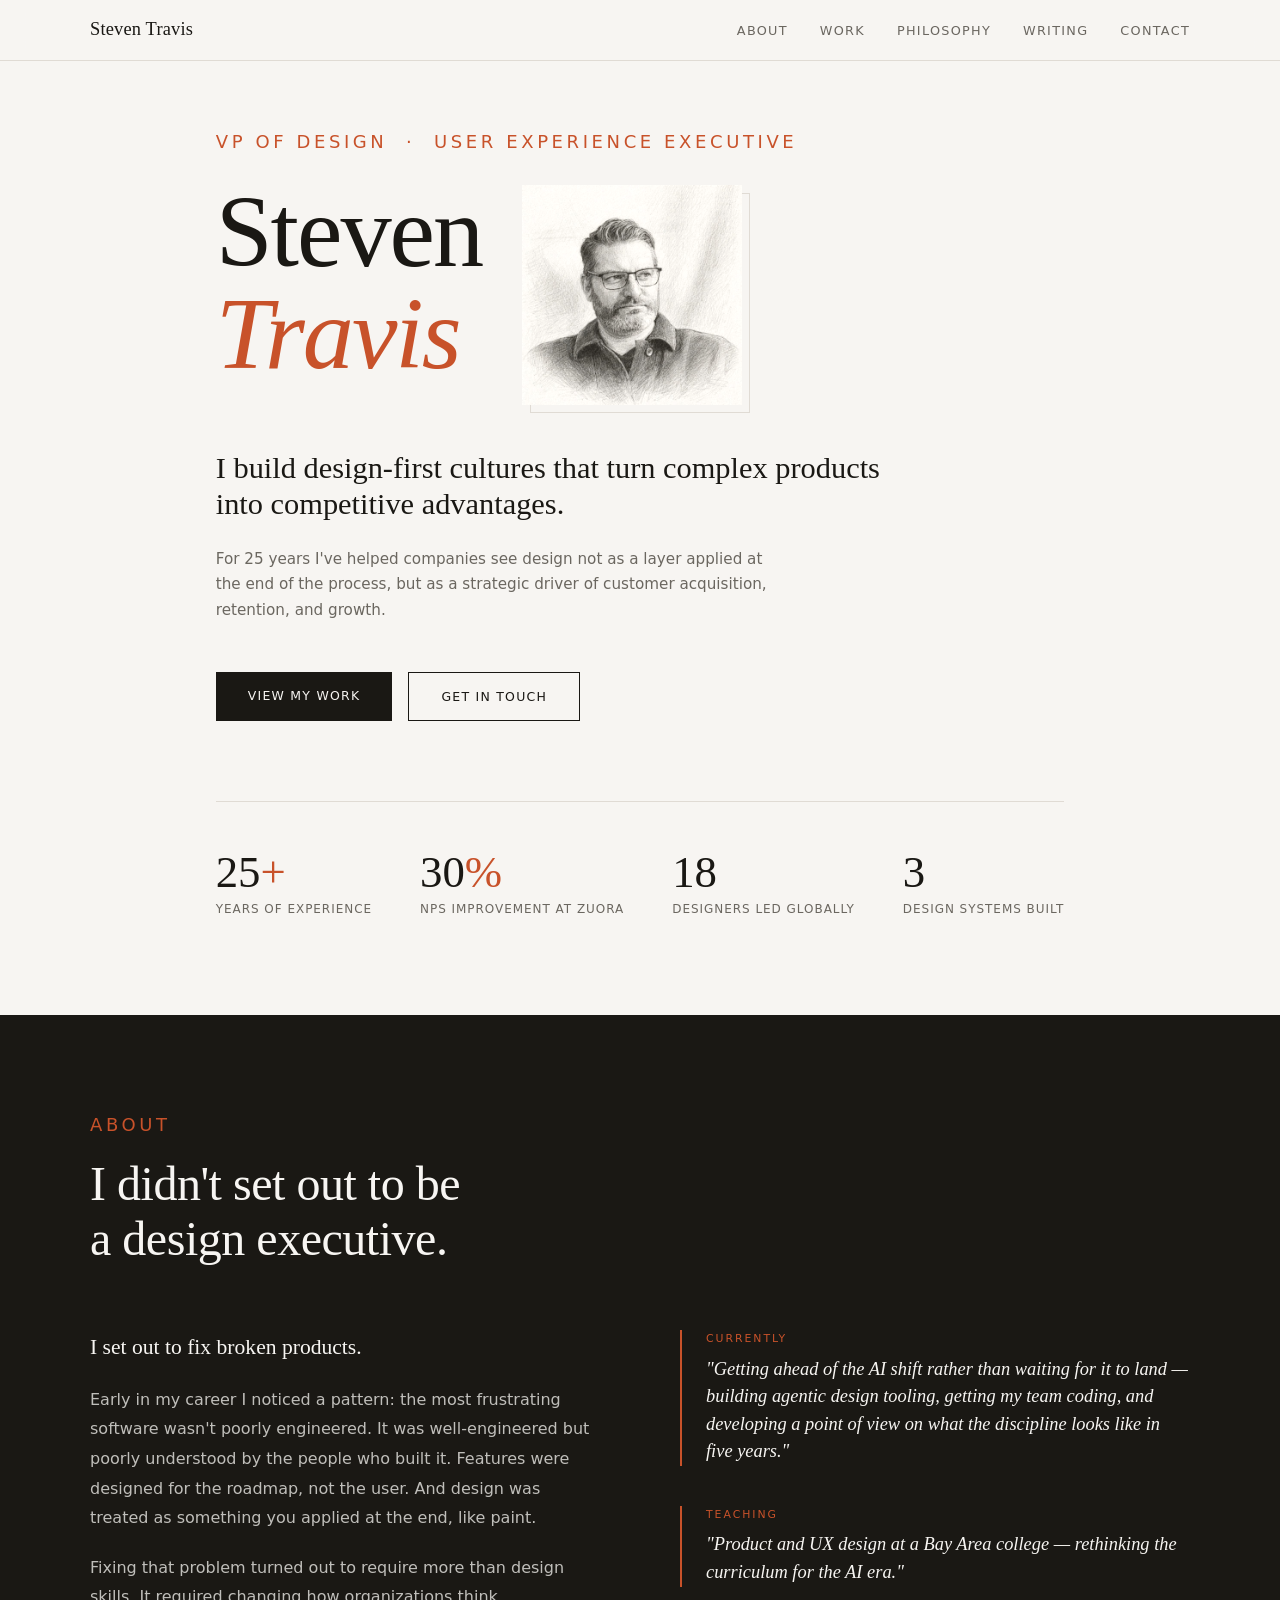
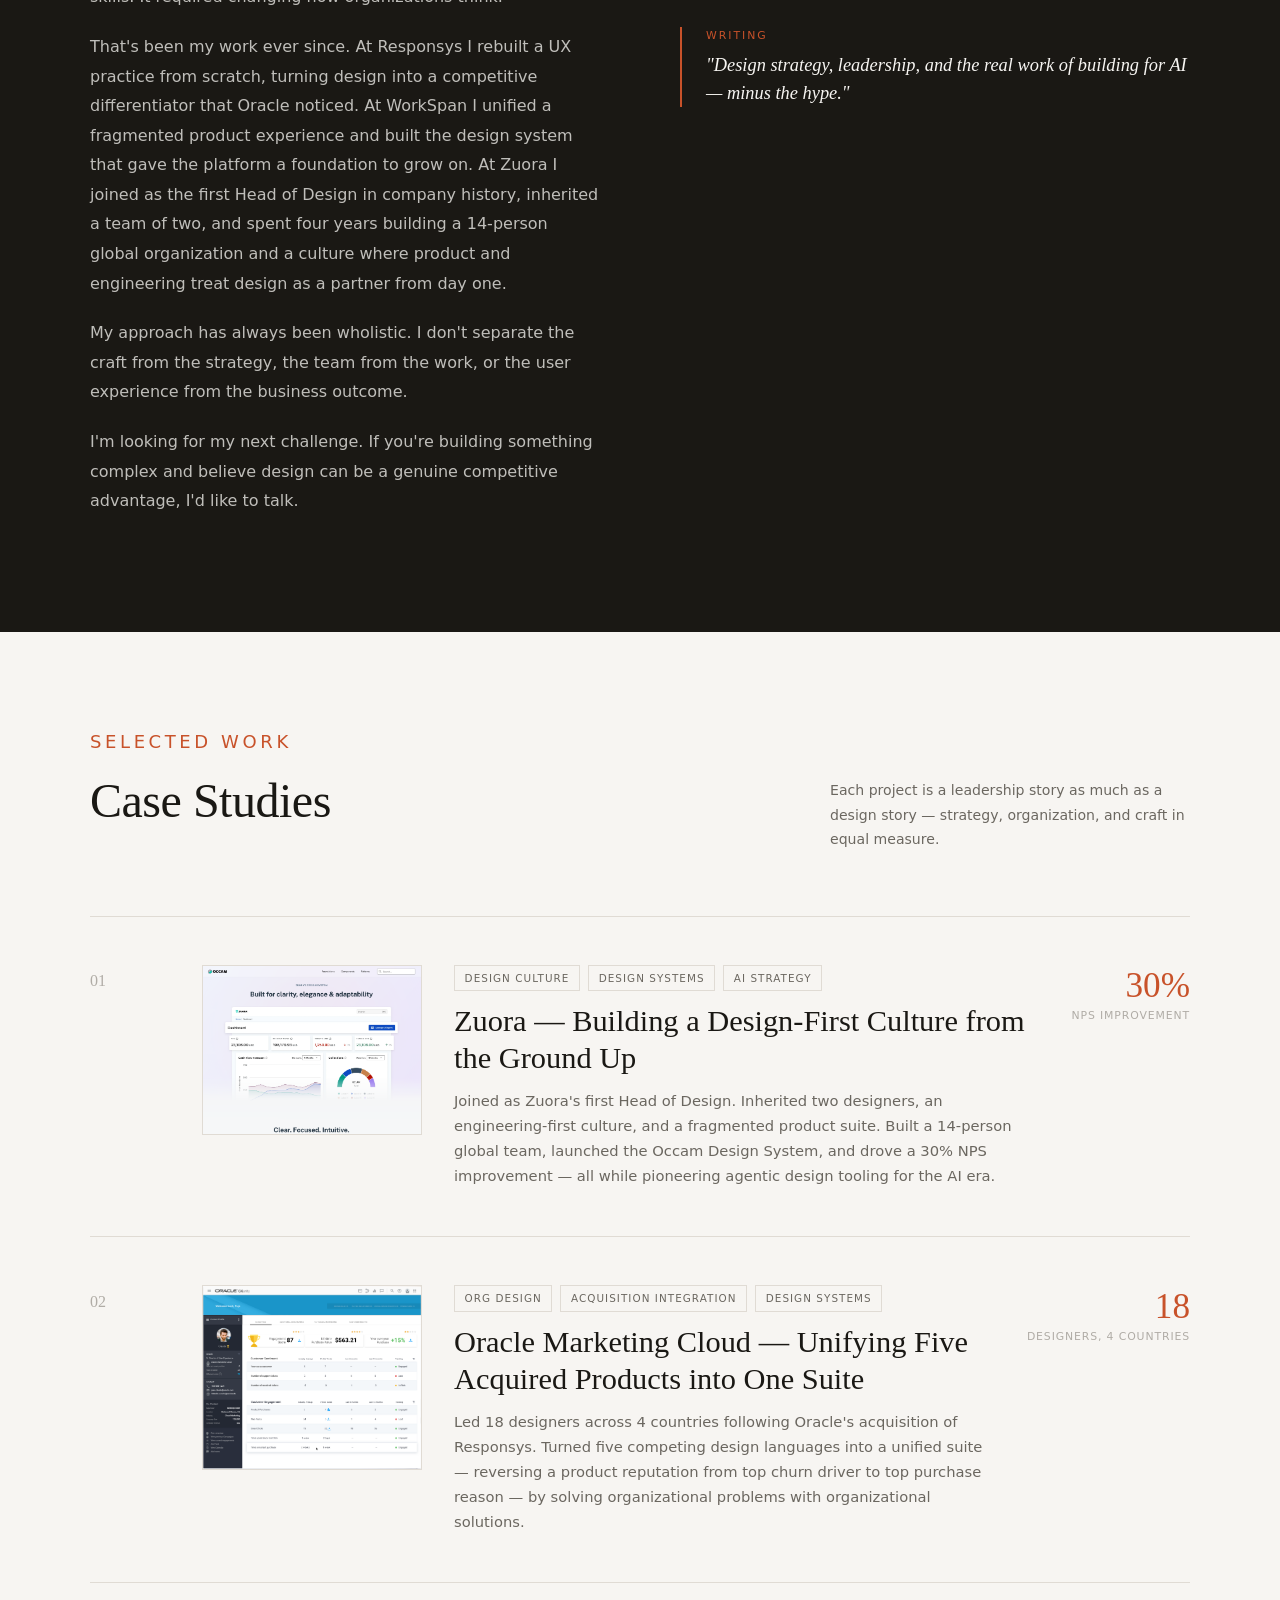
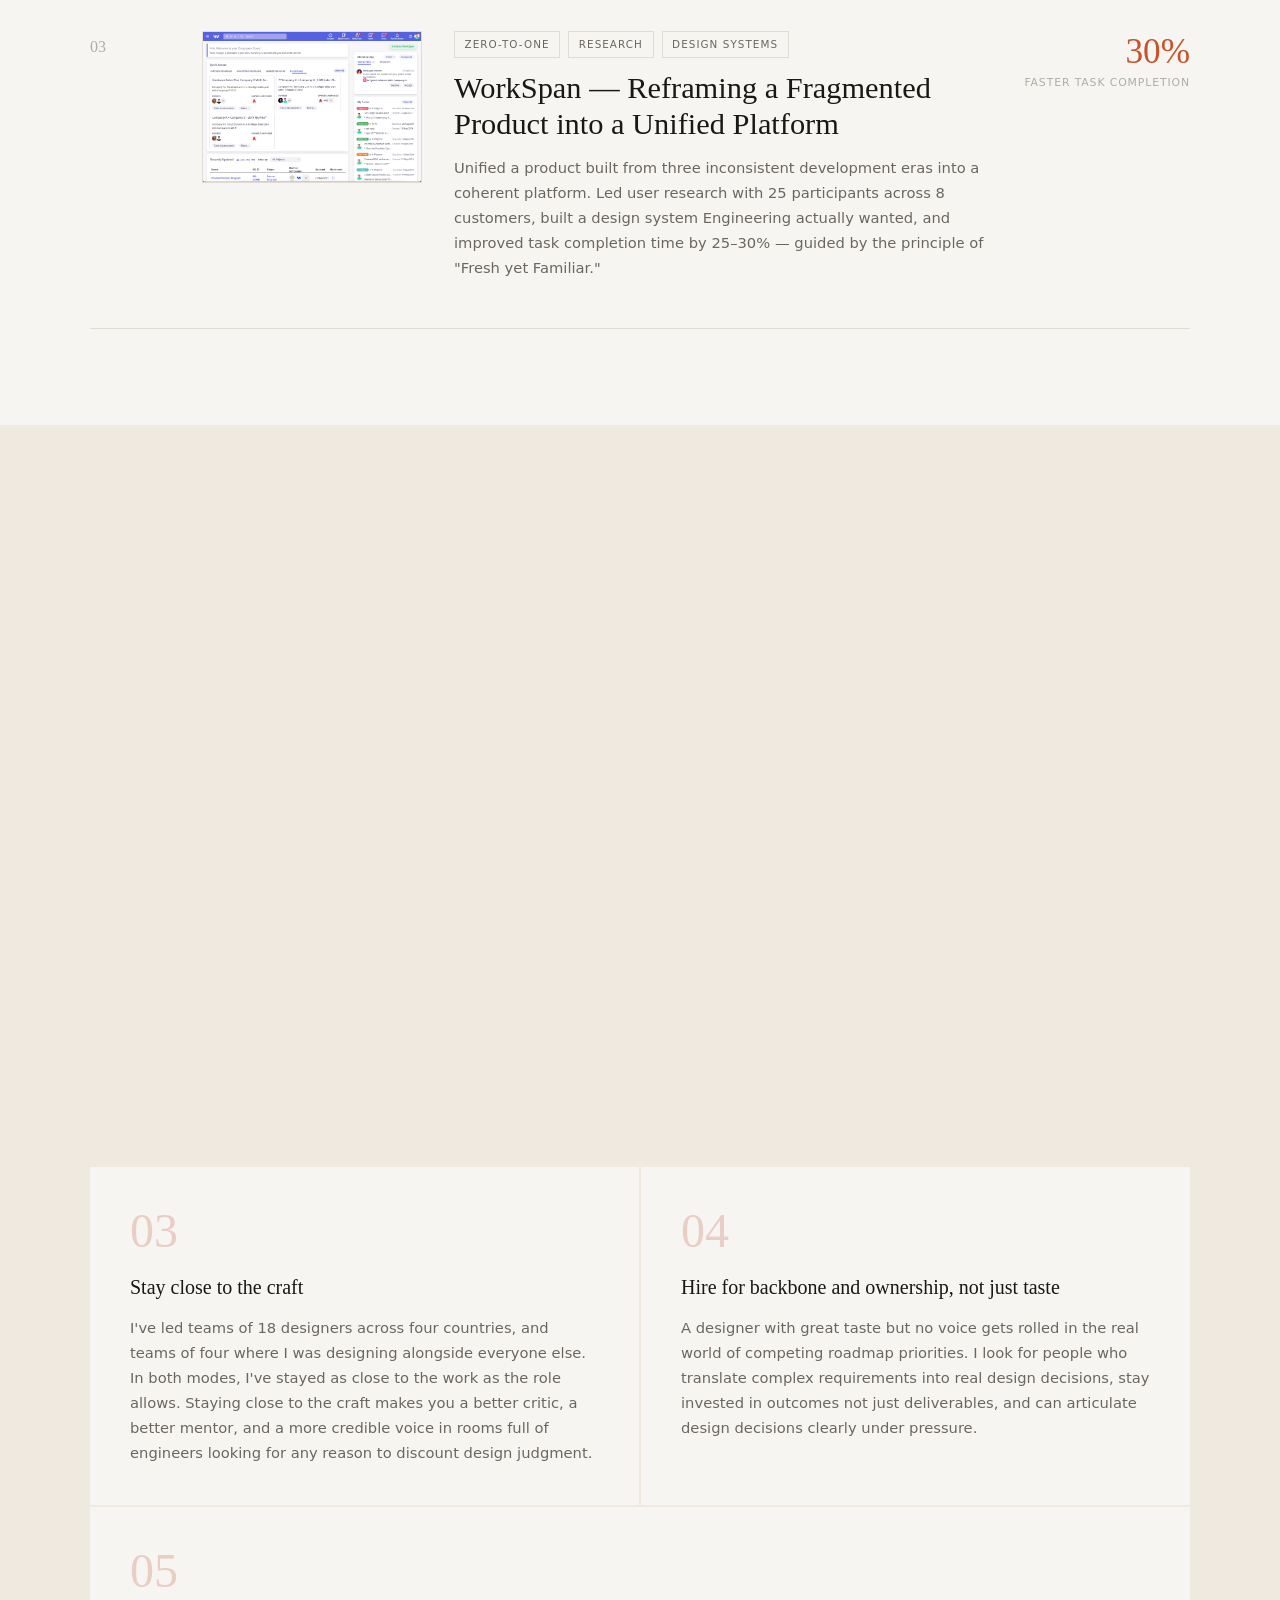
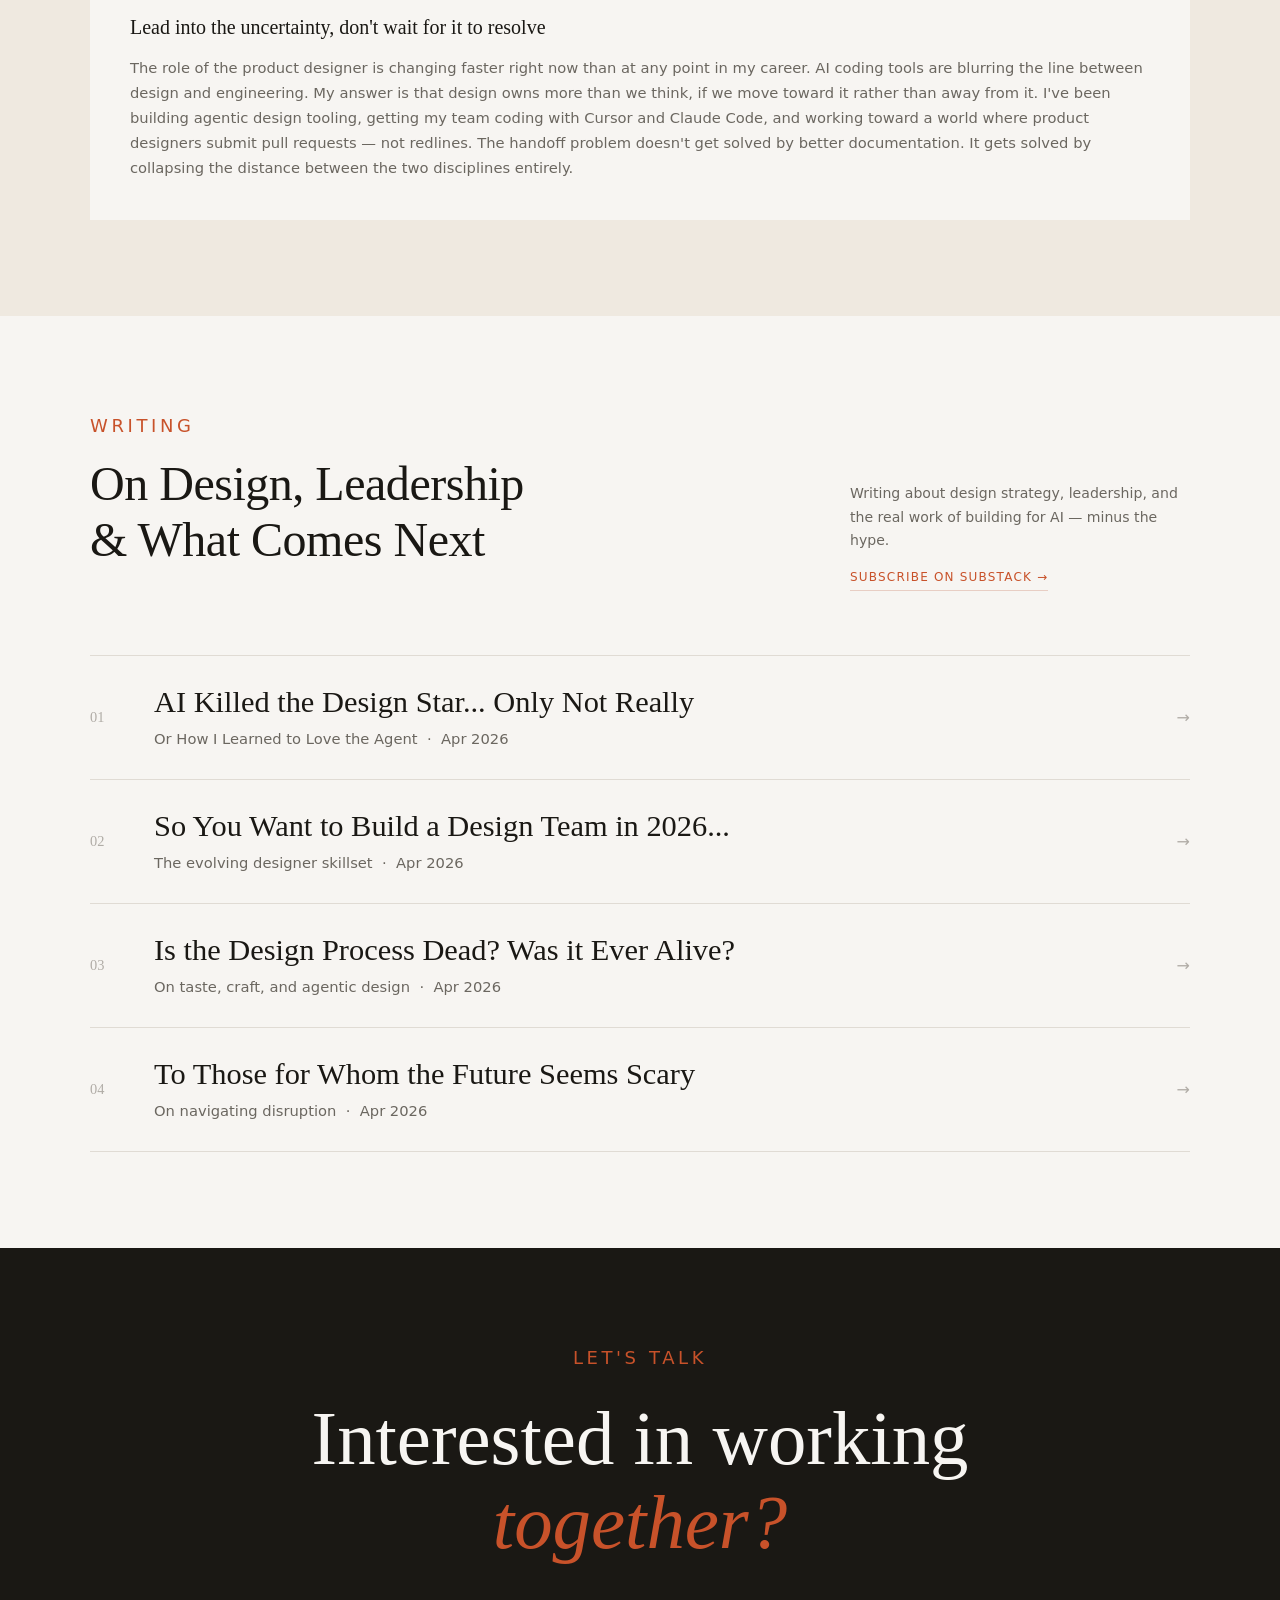
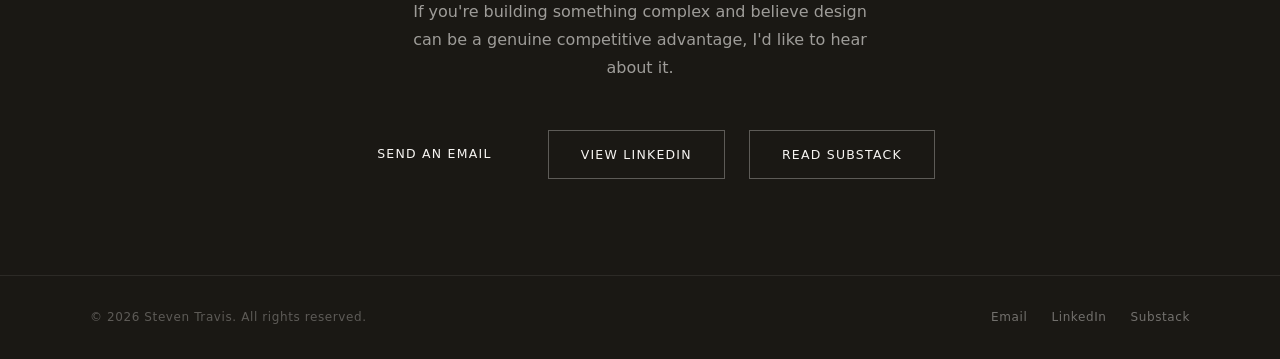
==== commit b8659c84: "Fix CSP blocking inline scripts by adding unsafe-inline to script-src The CSP script-src 'self' dire" ====
--- a/index.html
+++ b/index.html
@@ -3,7 +3,7 @@
 <head>
   <meta charset="UTF-8" />
   <meta name="viewport" content="width=device-width, initial-scale=1.0, viewport-fit=cover" />
-  <meta http-equiv="Content-Security-Policy" content="default-src 'none'; script-src 'self'; style-src 'self' 'unsafe-inline' https://fonts.googleapis.com; font-src https://fonts.gstatic.com; img-src 'self'; connect-src 'none'; frame-ancestors 'none';" />
+  <meta http-equiv="Content-Security-Policy" content="default-src 'none'; script-src 'self' 'unsafe-inline'; style-src 'self' 'unsafe-inline' https://fonts.googleapis.com; font-src https://fonts.gstatic.com; img-src 'self'; connect-src 'none'; frame-ancestors 'none';" />
   <title>Steven Travis — VP of Design</title>
   <link rel="preconnect" href="https://fonts.googleapis.com" />
   <link rel="preconnect" href="https://fonts.gstatic.com" crossorigin />
--- a/styles.css
+++ b/styles.css
@@ -35,8 +35,6 @@
   background: rgba(247, 245, 242, 0.92);
   -webkit-backdrop-filter: blur(12px);
   backdrop-filter: blur(12px);
-  -webkit-transform: translateZ(0);
-  transform: translateZ(0);
   border-bottom: 1px solid var(--rule);
   padding-top: env(safe-area-inset-top);
   padding-right: var(--gutter);
@@ -58,6 +56,7 @@
   letter-spacing: 0.01em;
   color: var(--ink);
   text-decoration: none;
+  white-space: nowrap;
 }
 .nav-links {
   display: flex;
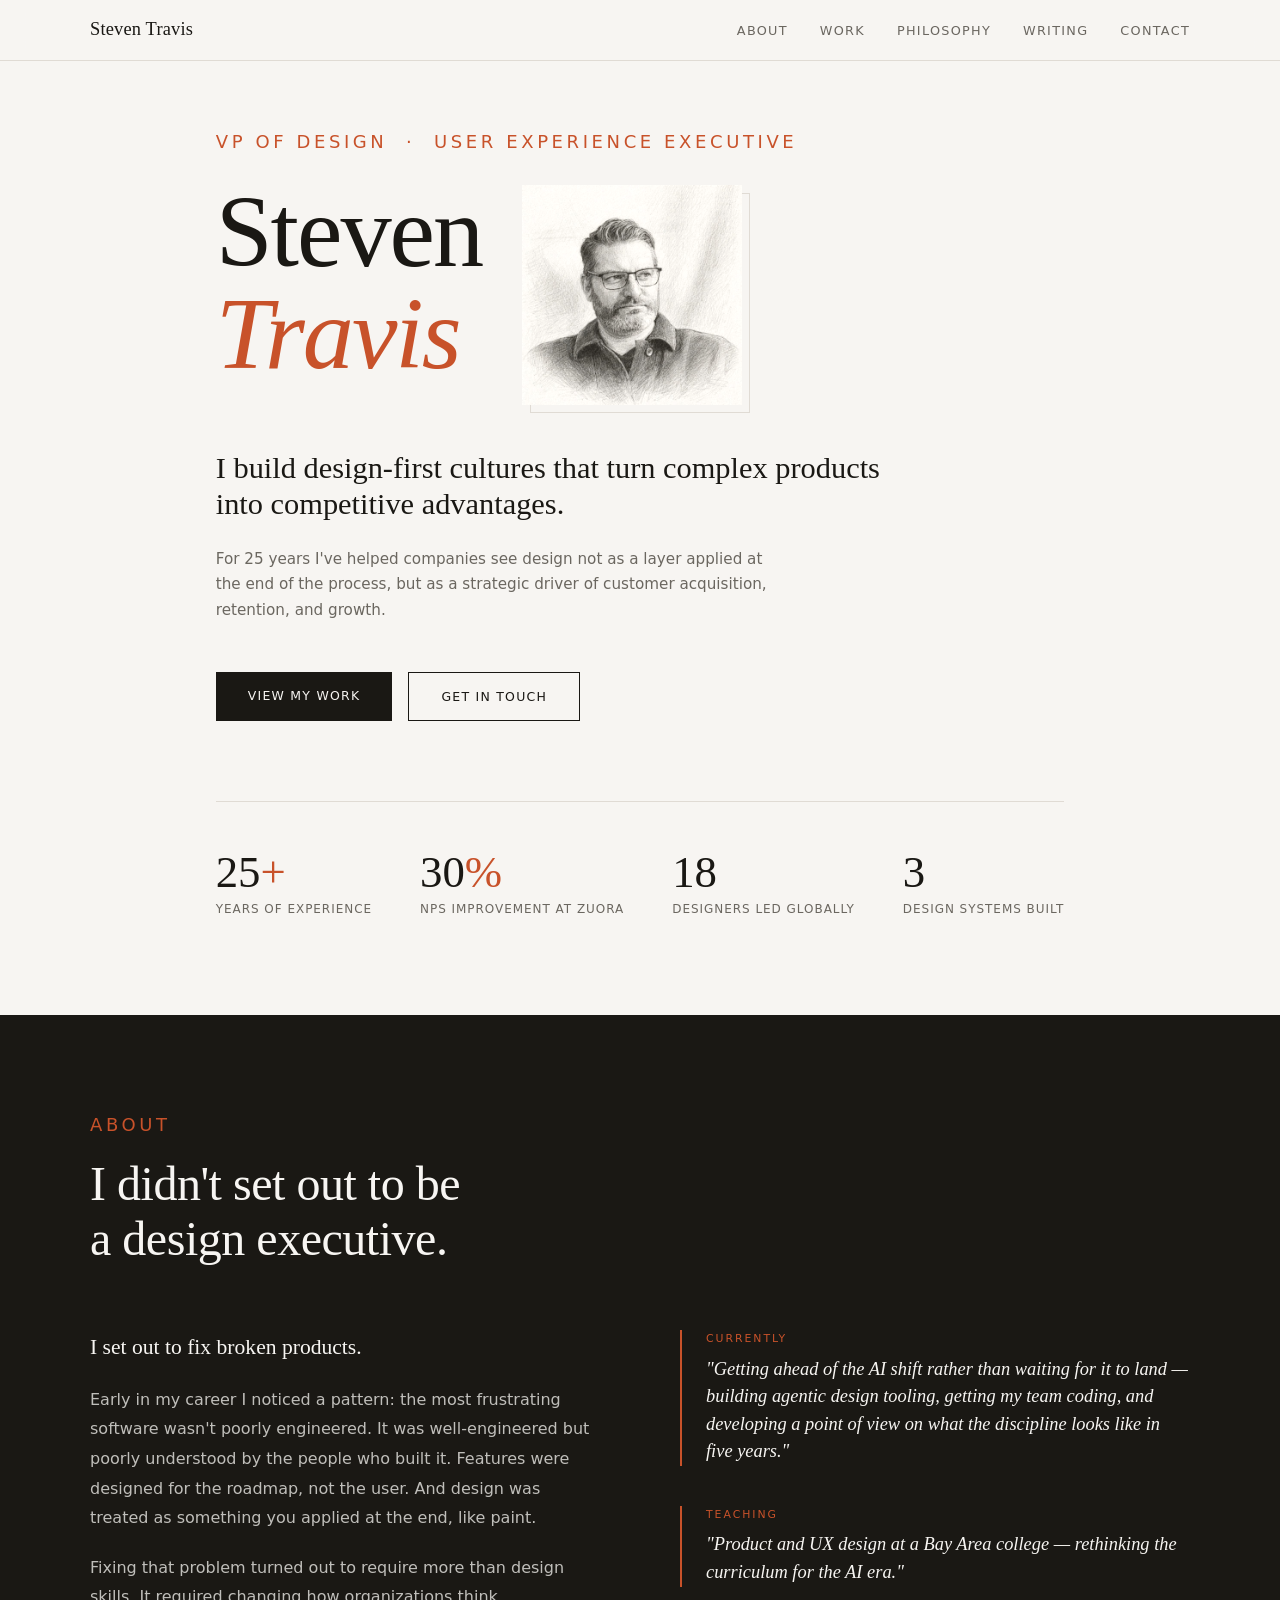
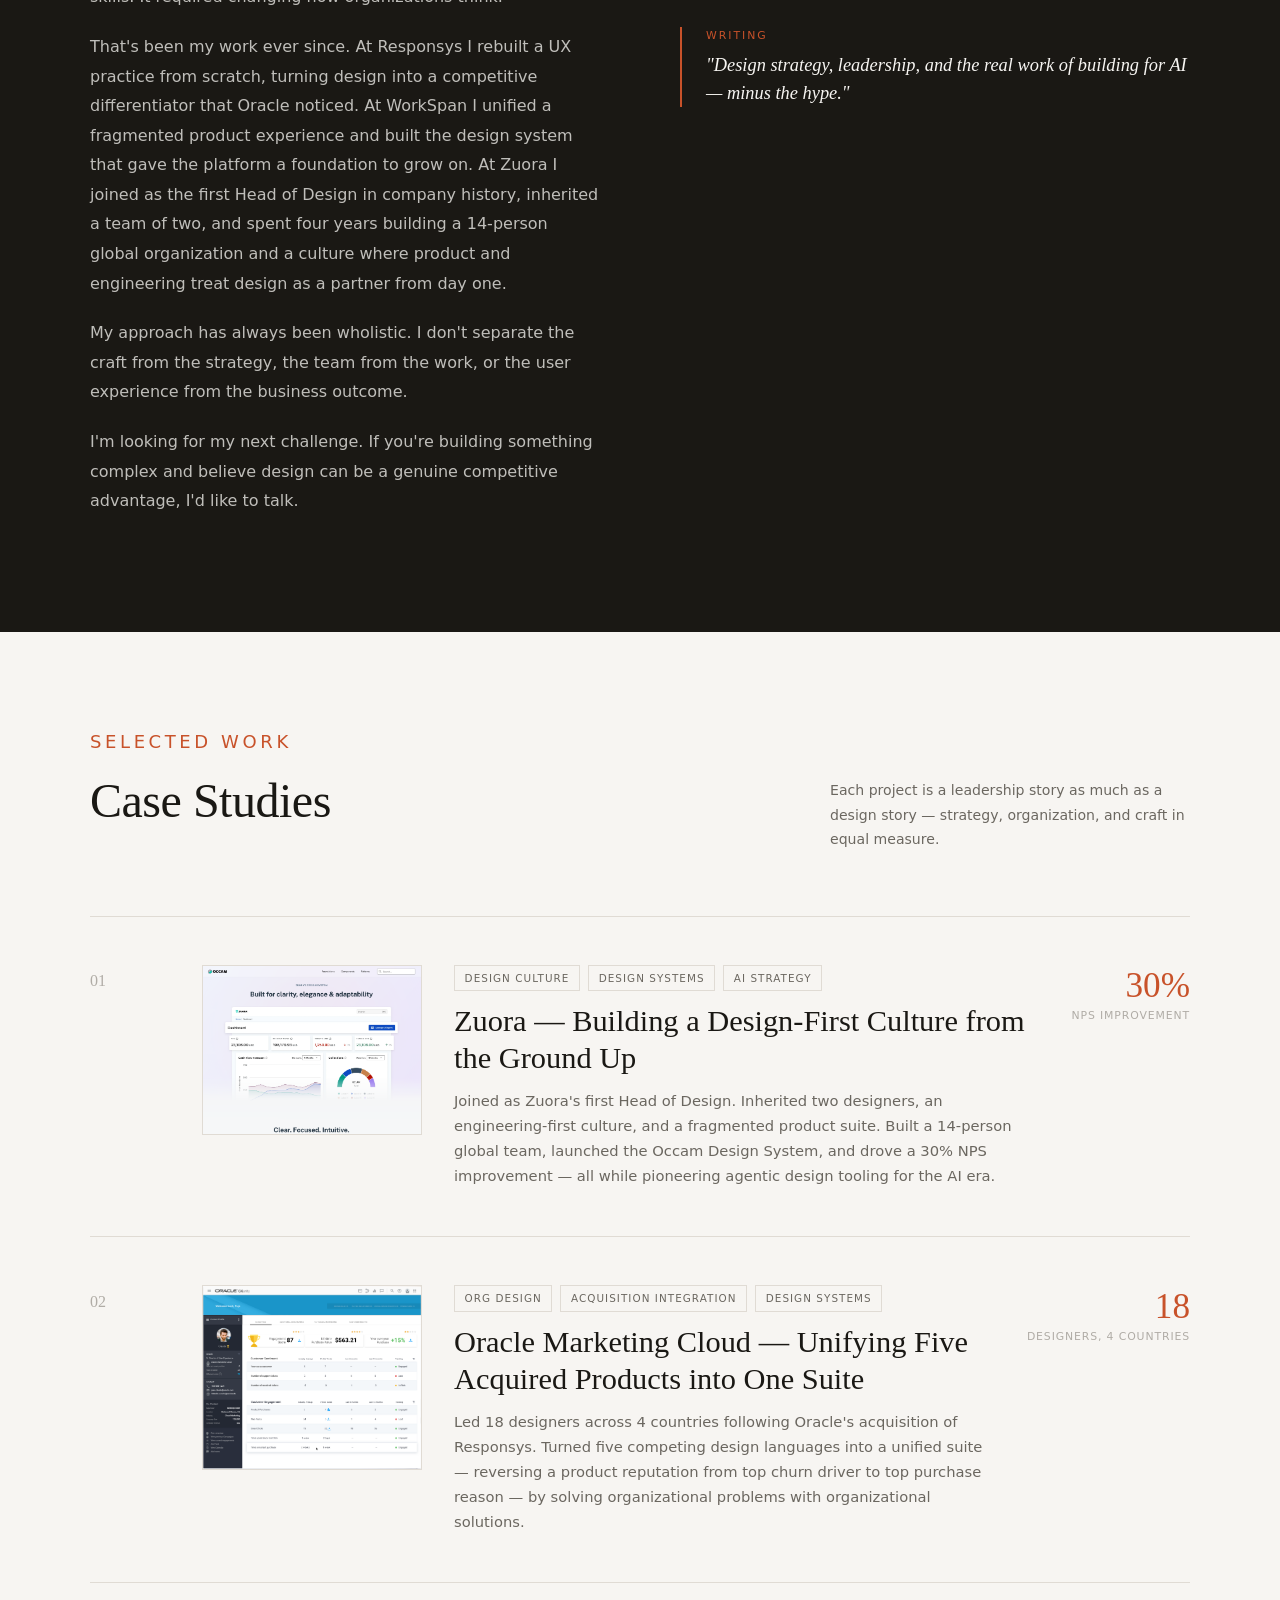
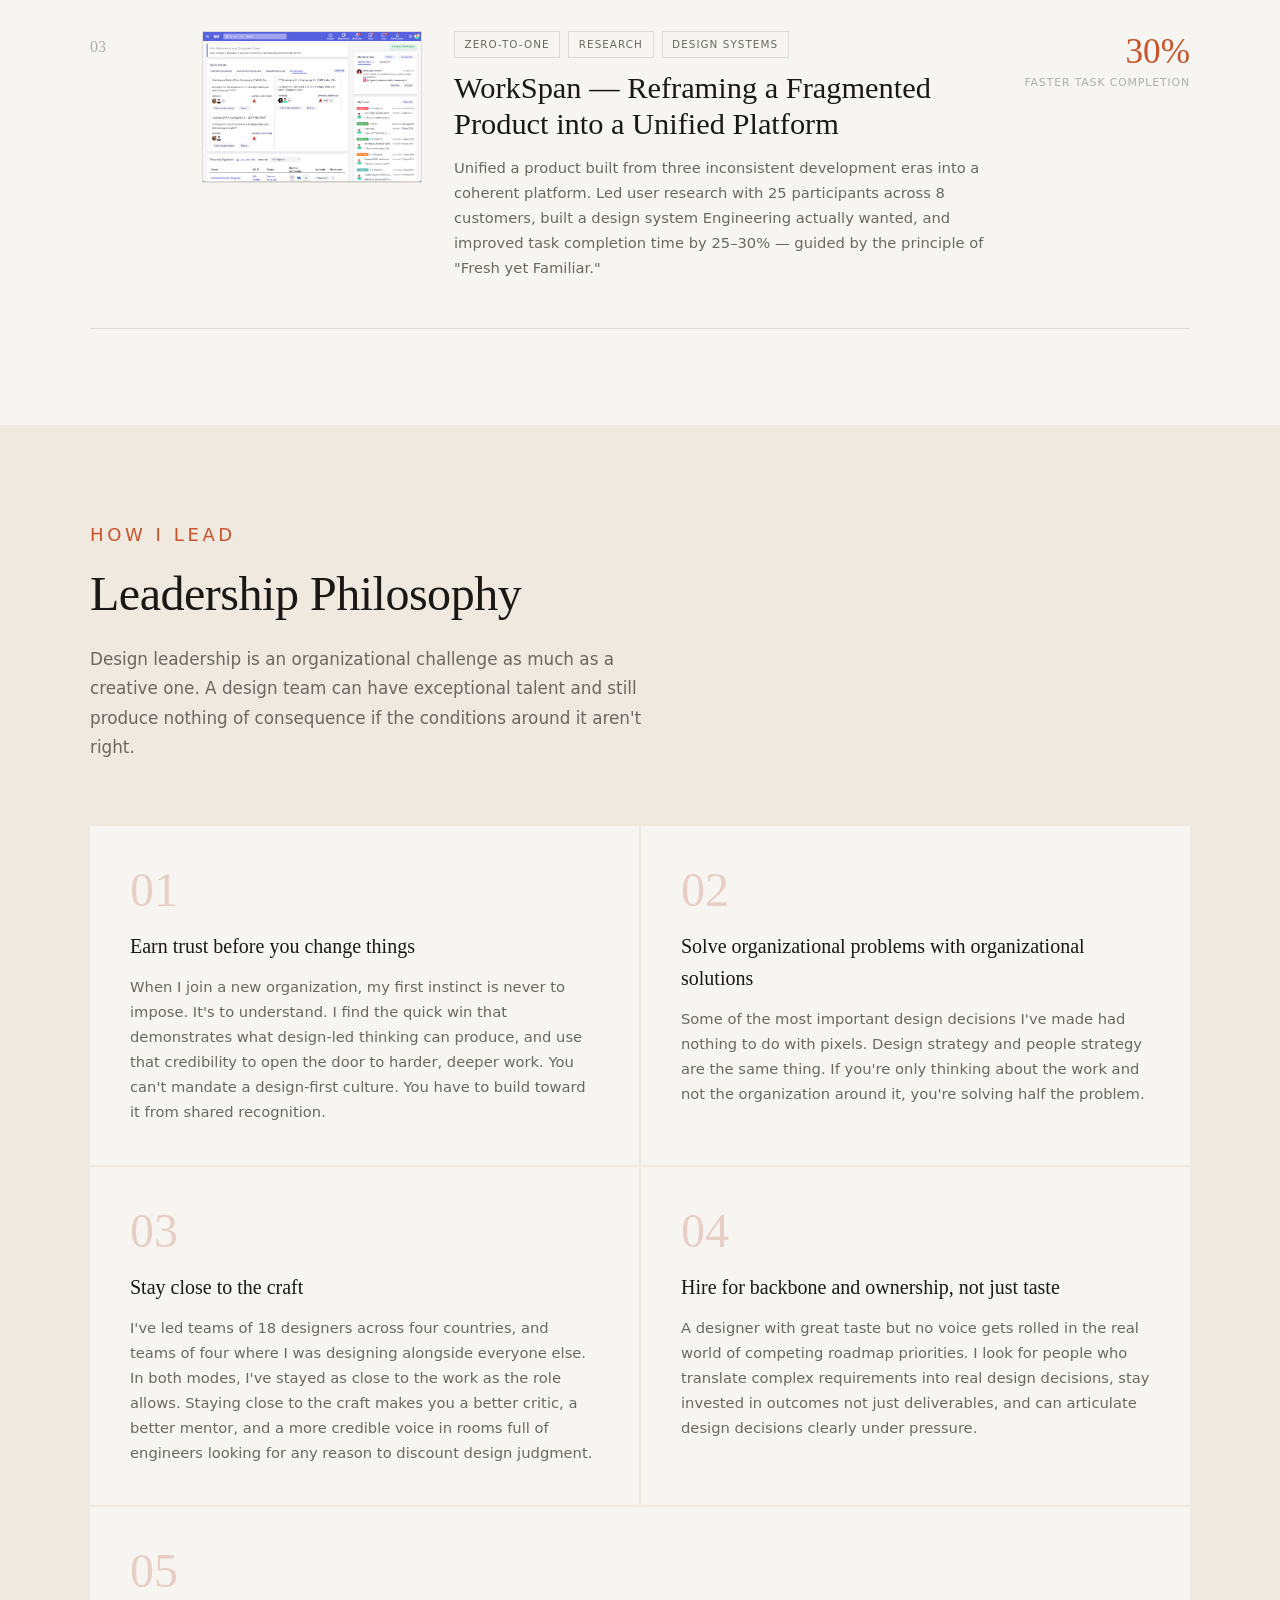
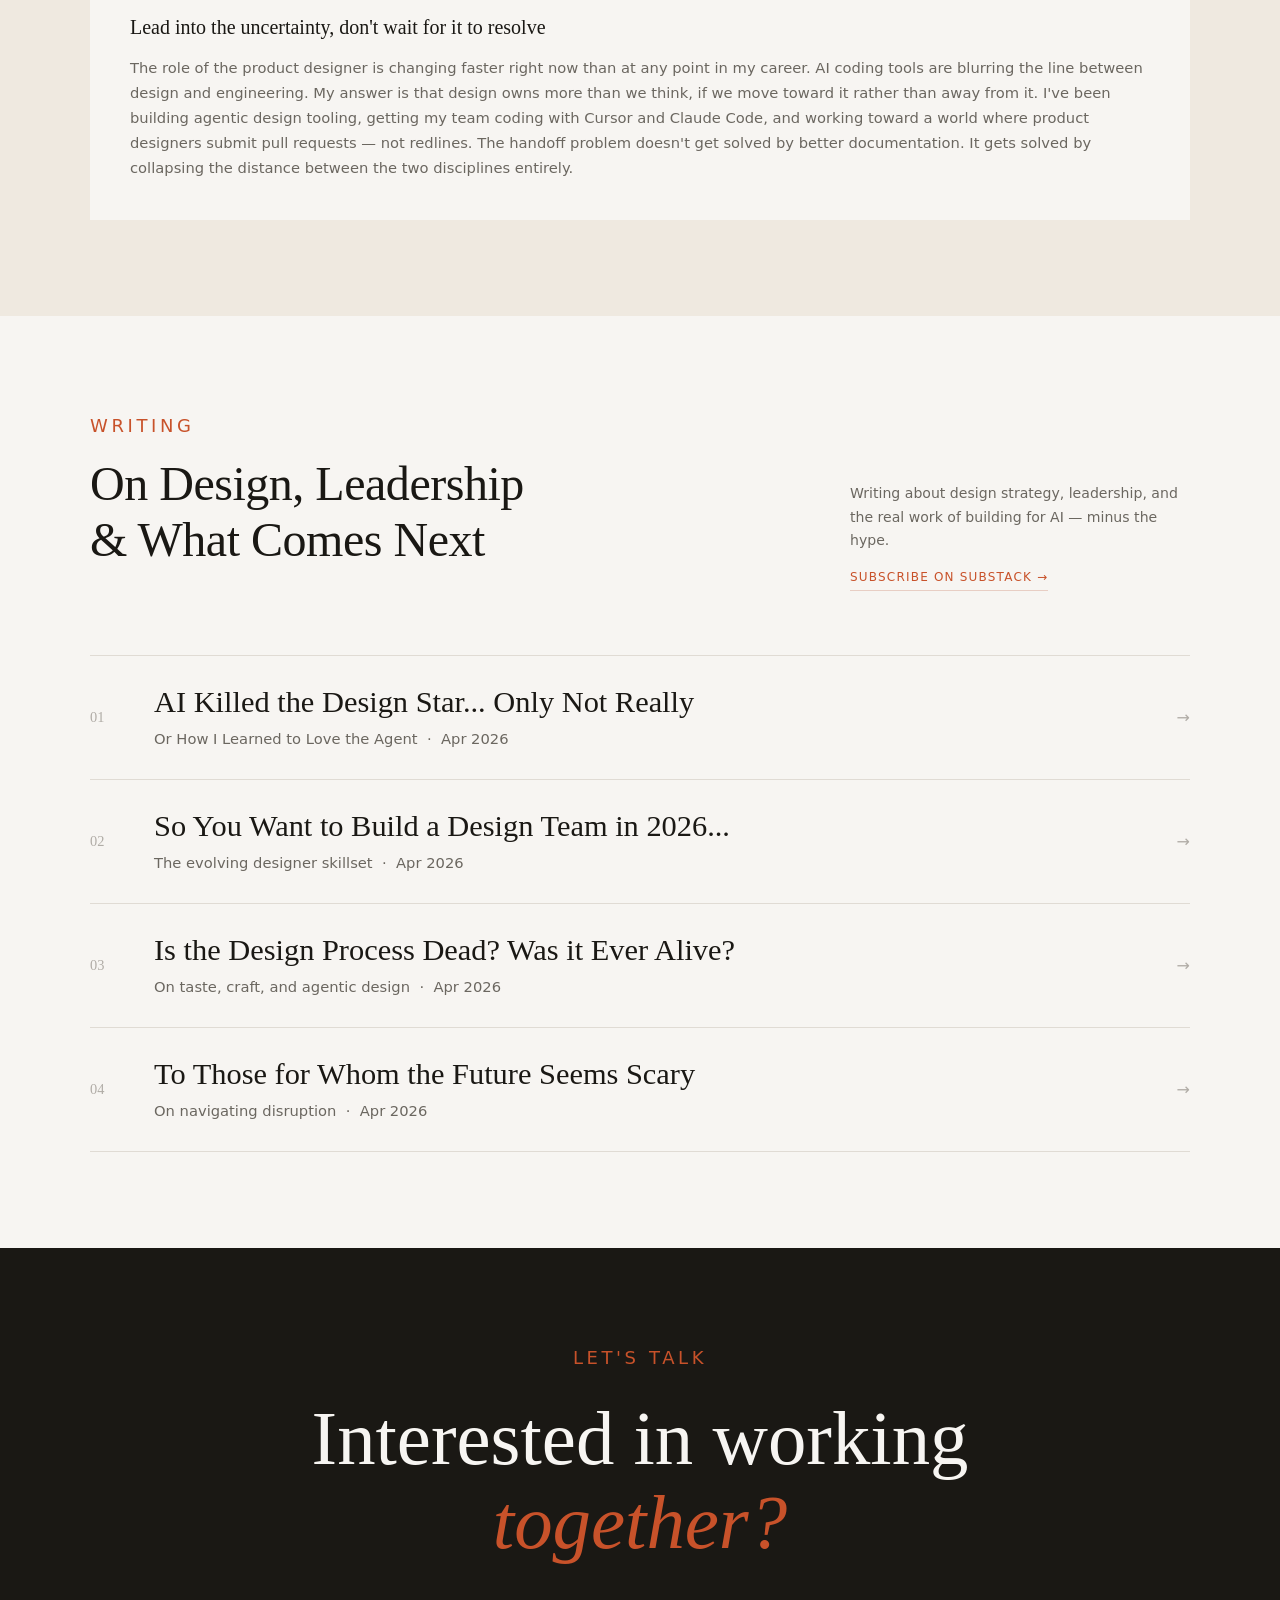
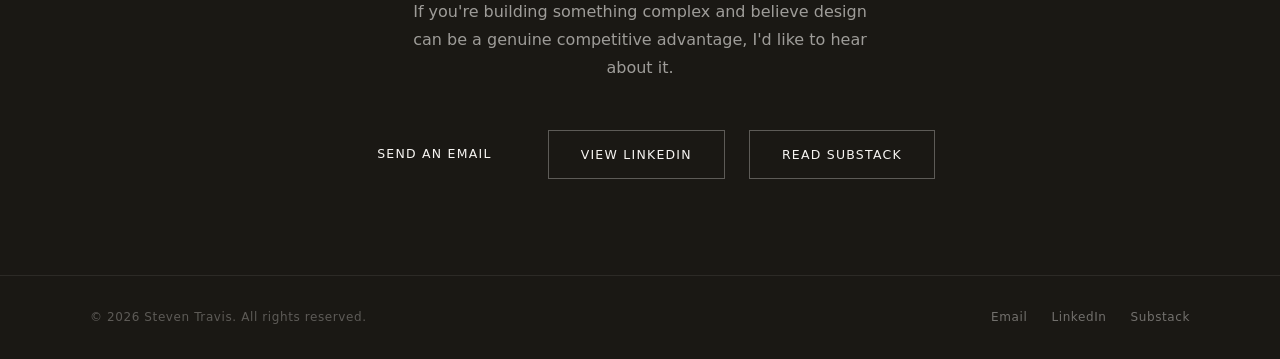
==== commit 213f5688: "Fix mobile nav drawer overlapping the top bar The mobile .nav-links drawer used transform: translate" ====
--- a/index.html
+++ b/index.html
@@ -2,7 +2,7 @@
 <html lang="en">
 <head>
   <meta charset="UTF-8" />
-  <meta name="viewport" content="width=device-width, initial-scale=1.0, viewport-fit=cover" />
+  <meta name="viewport" content="width=device-width, initial-scale=1.0" />
   <meta http-equiv="Content-Security-Policy" content="default-src 'none'; script-src 'self' 'unsafe-inline'; style-src 'self' 'unsafe-inline' https://fonts.googleapis.com; font-src https://fonts.gstatic.com; img-src 'self'; connect-src 'none'; frame-ancestors 'none';" />
   <title>Steven Travis — VP of Design</title>
   <link rel="preconnect" href="https://fonts.googleapis.com" />
@@ -442,14 +442,14 @@
     @media (max-width: 768px) {
       section { padding: 4rem var(--gutter); }
       #hero {
-        padding-top: calc(5rem + env(safe-area-inset-top));
+        padding-top: 5rem;
         padding-bottom: 4rem;
         min-height: auto;
       }
       .nav-toggle { display: flex; }
       .nav-links {
         position: fixed;
-        top: calc(60px + env(safe-area-inset-top));
+        top: 60px;
         left: 0;
         right: 0;
         flex-direction: column;
@@ -458,7 +458,7 @@
         backdrop-filter: blur(12px);
         border-bottom: 1px solid var(--rule);
         padding: 0.5rem var(--gutter) 1rem;
-        transform: translateY(-110%);
+        transform: translateY(calc(-100% - 60px));
         transition: transform 0.25s ease;
         pointer-events: none;
       }
--- a/styles.css
+++ b/styles.css
@@ -36,7 +36,6 @@
   -webkit-backdrop-filter: blur(12px);
   backdrop-filter: blur(12px);
   border-bottom: 1px solid var(--rule);
-  padding-top: env(safe-area-inset-top);
   padding-right: var(--gutter);
   padding-bottom: 0;
   padding-left: var(--gutter);
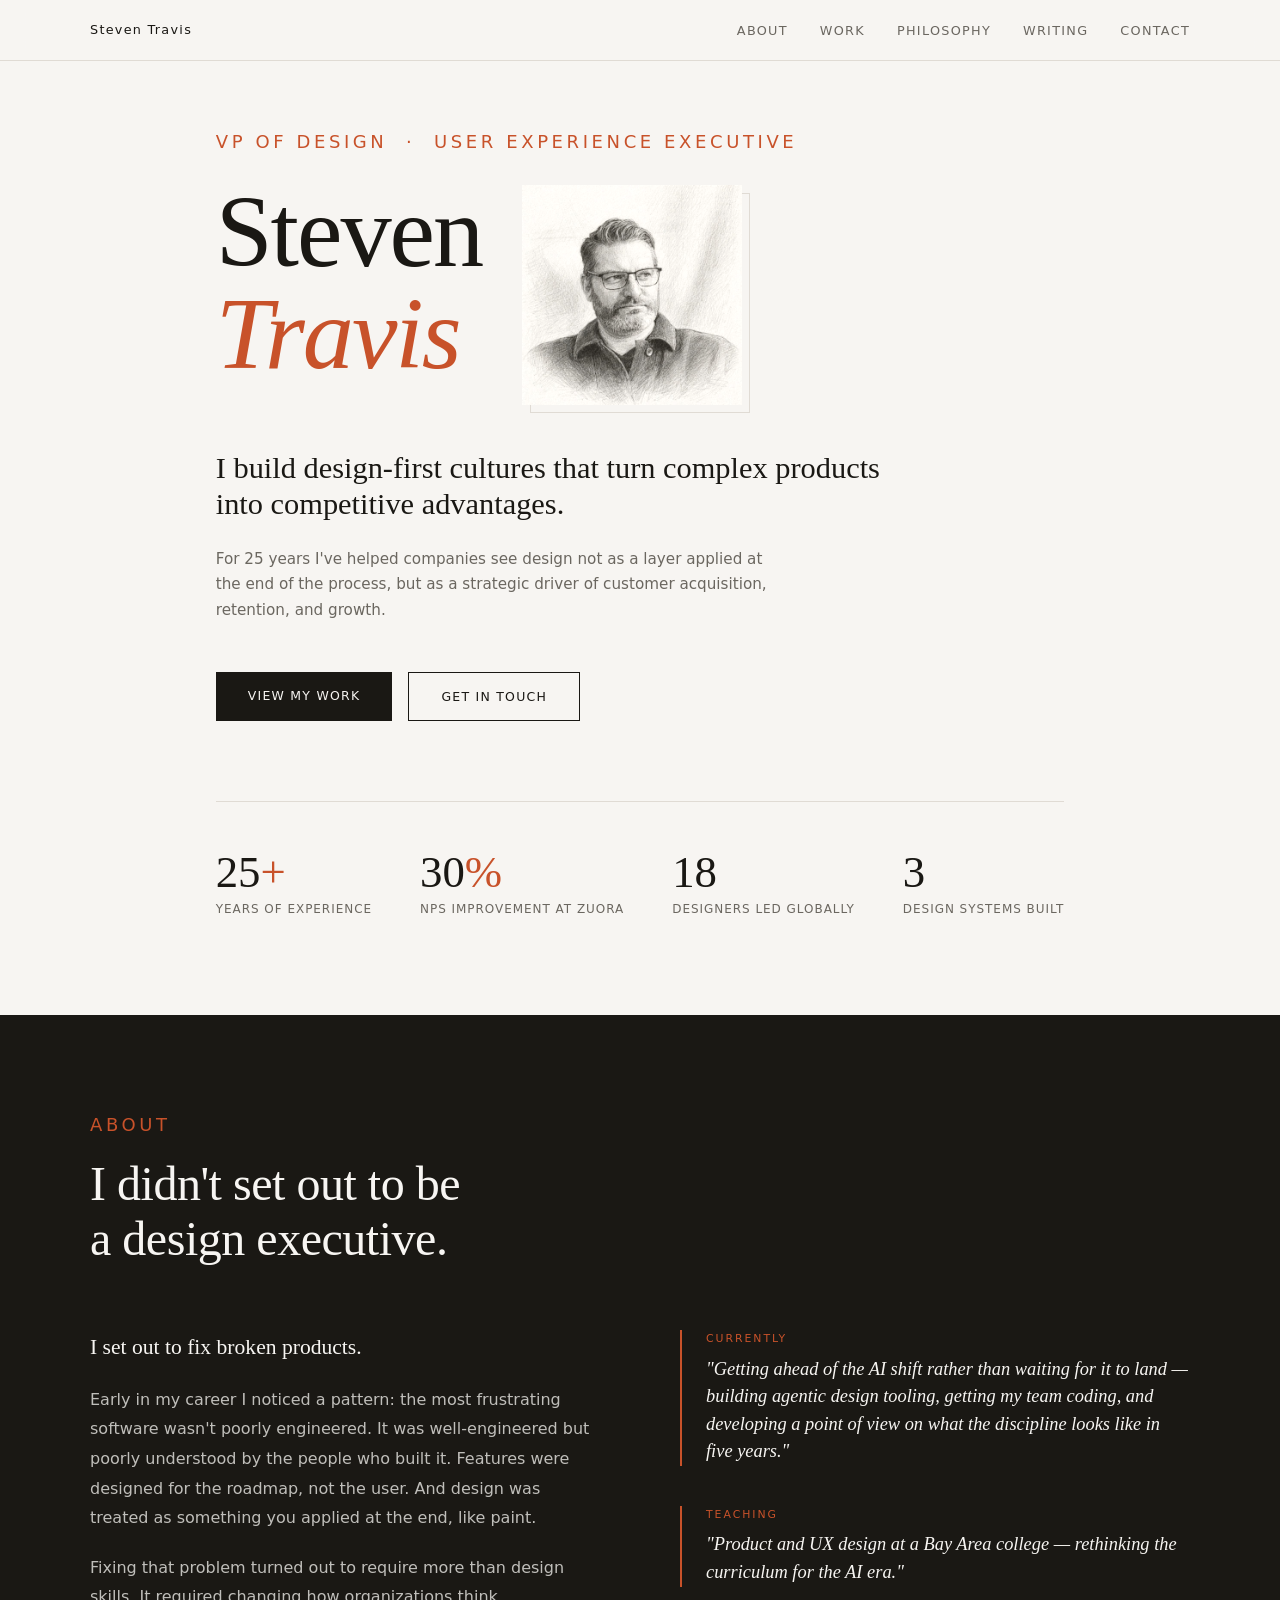
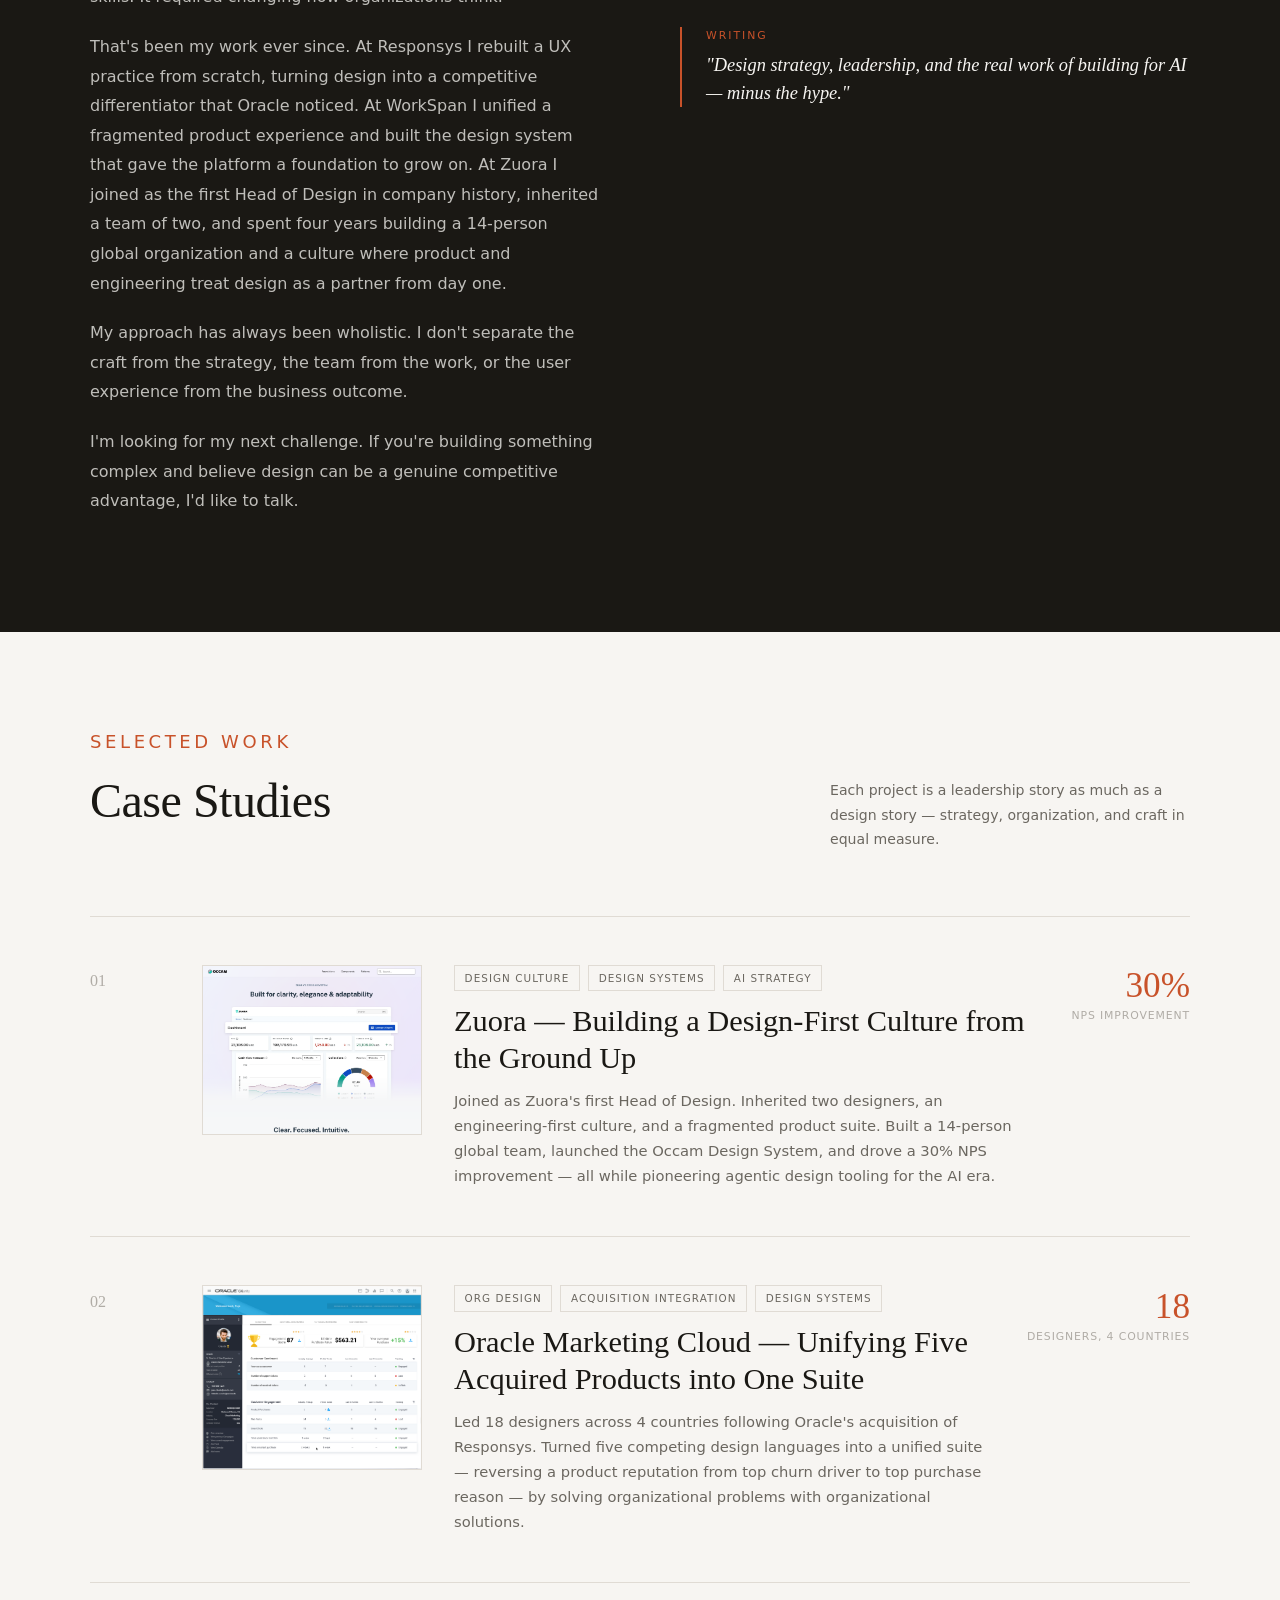
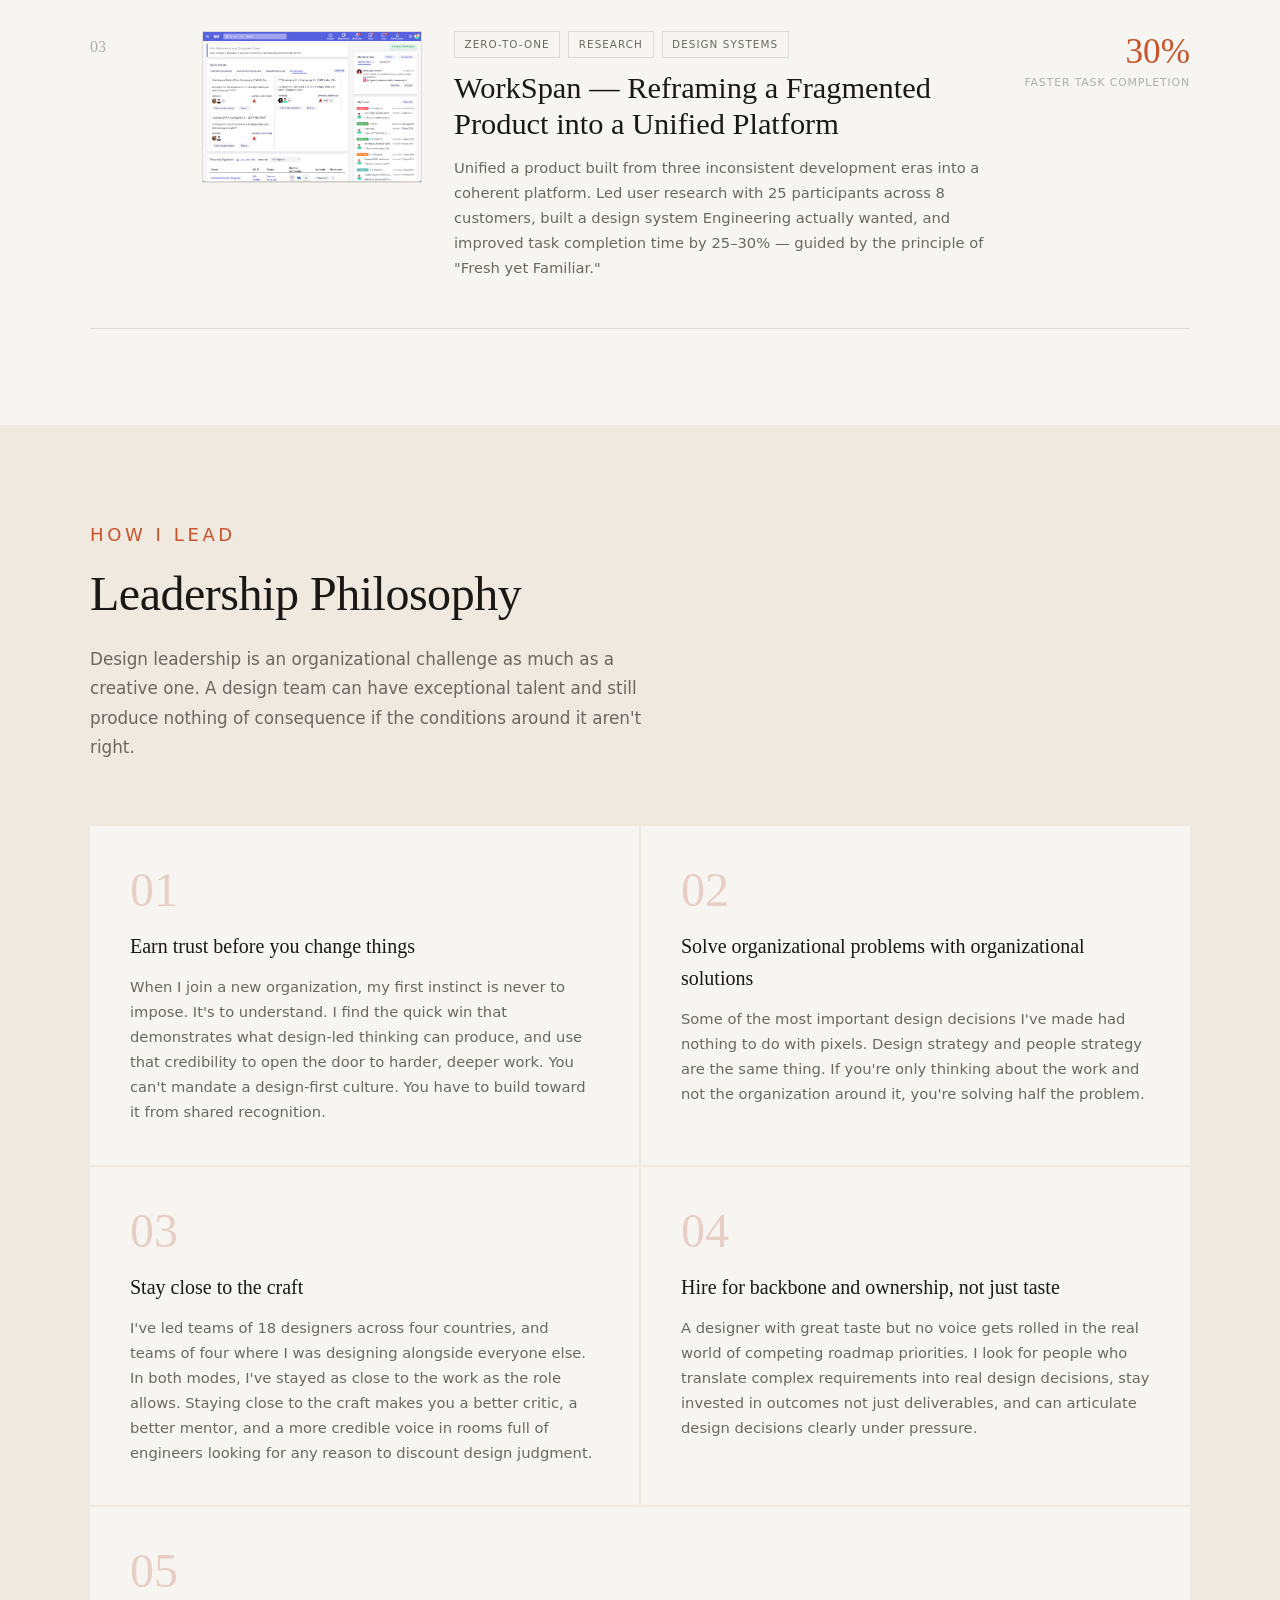
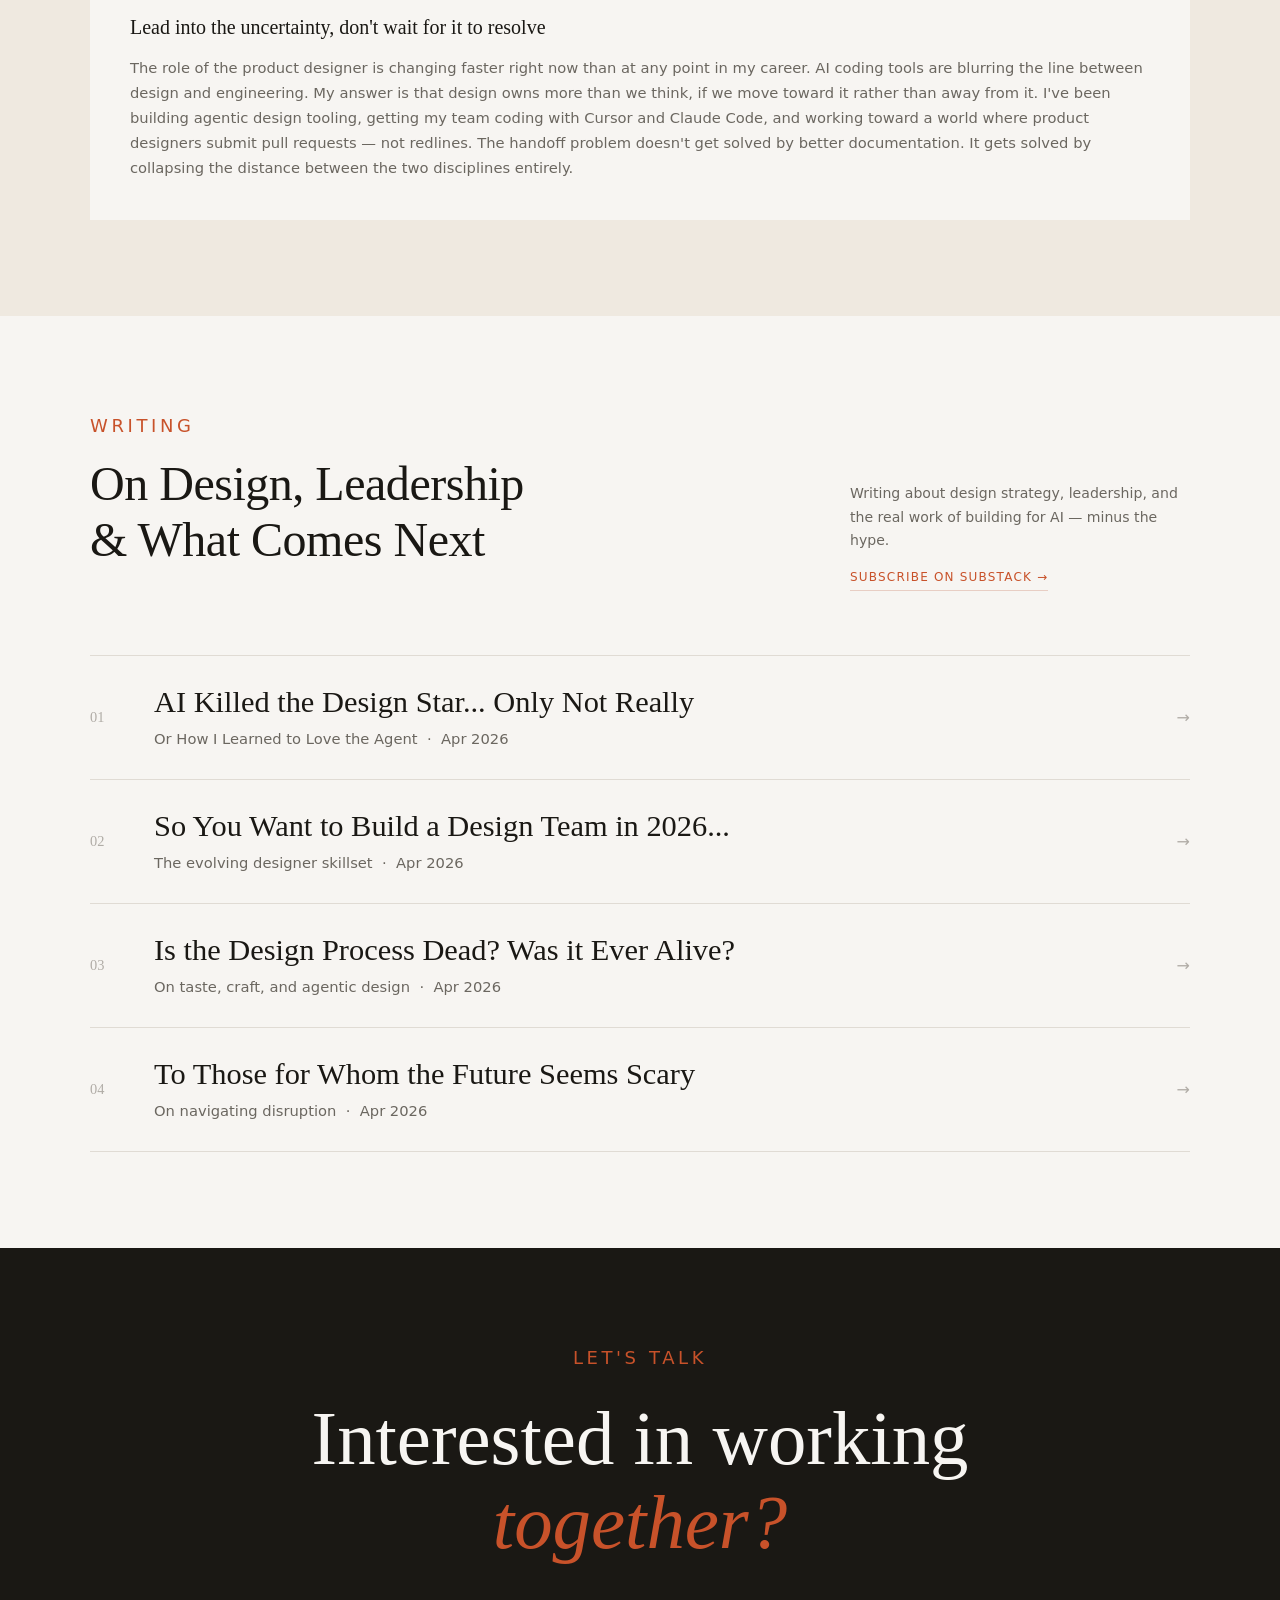
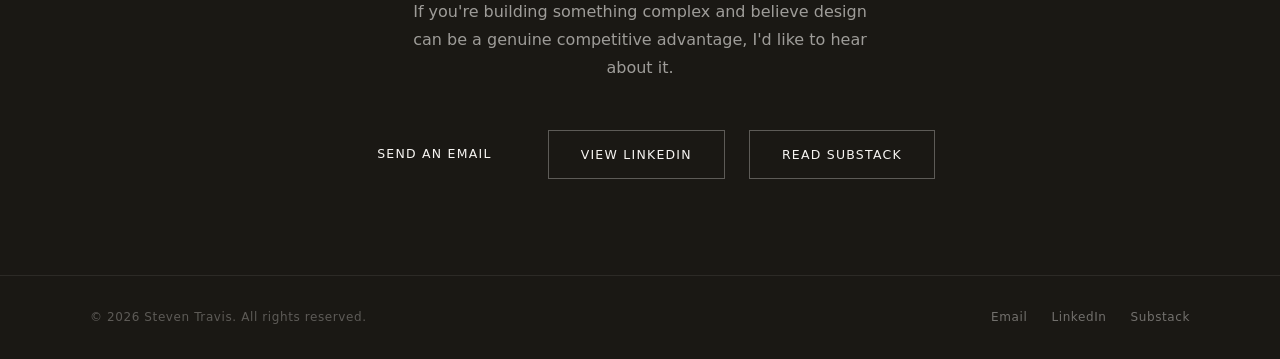
==== commit 347dd334: "Nav logo matches link font; mobile hero puts name and portrait inline - .nav-logo switched to --sans" ====
--- a/index.html
+++ b/index.html
@@ -473,8 +473,8 @@
         border-bottom: 1px solid var(--rule);
       }
       .nav-links li:last-child a { border-bottom: 0; }
-      .hero-name-row { flex-direction: column; align-items: flex-start; gap: 1.5rem; }
-      .hero-portrait-wrap { width: 160px; }
+      .hero-name-row { flex-direction: row; align-items: flex-start; gap: 1.25rem; }
+      .hero-portrait-wrap { width: 90px; }
       .hero-stats {
         gap: 1.5rem 2rem;
         margin-top: 2.5rem;
--- a/styles.css
+++ b/styles.css
@@ -49,10 +49,10 @@
   height: 60px;
 }
 .nav-logo {
-  font-family: var(--serif);
-  font-size: 1.15rem;
+  font-family: var(--sans);
+  font-size: 0.8rem;
   font-weight: 500;
-  letter-spacing: 0.01em;
+  letter-spacing: 0.1em;
   color: var(--ink);
   text-decoration: none;
   white-space: nowrap;
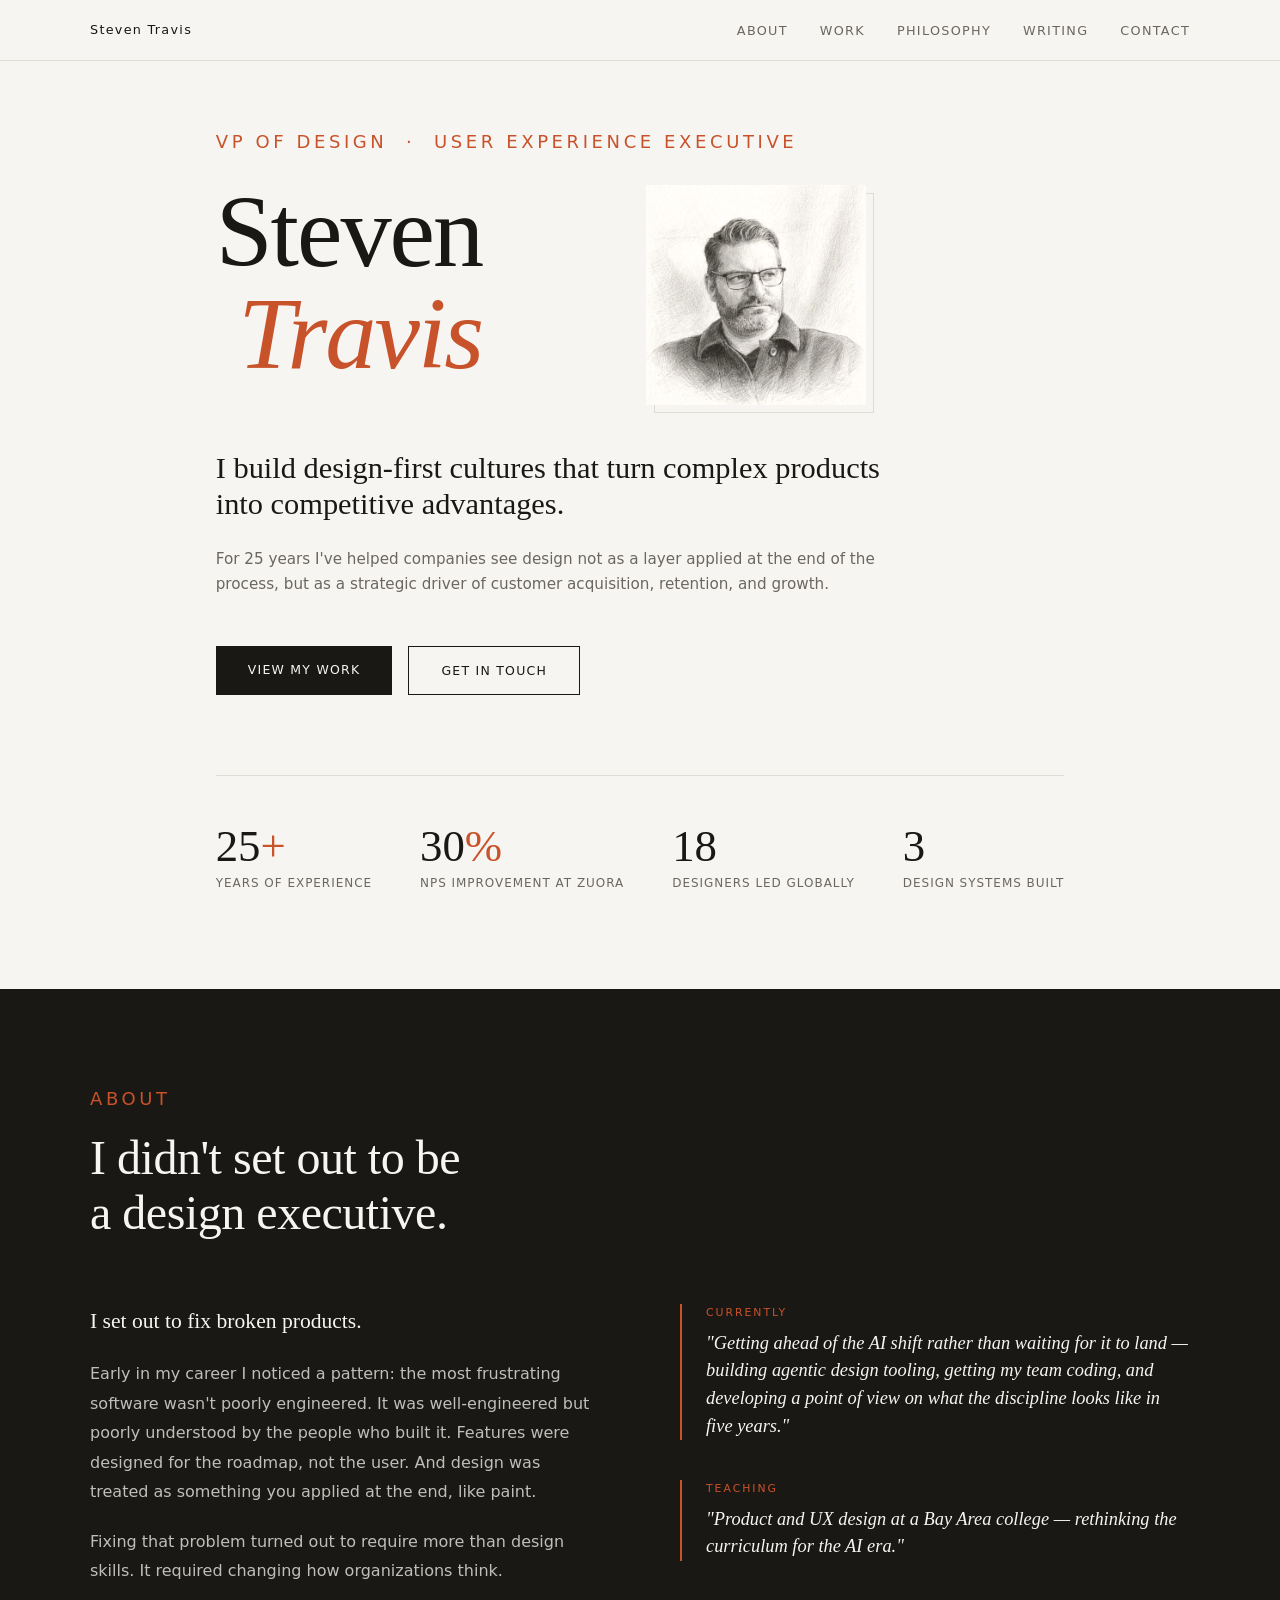
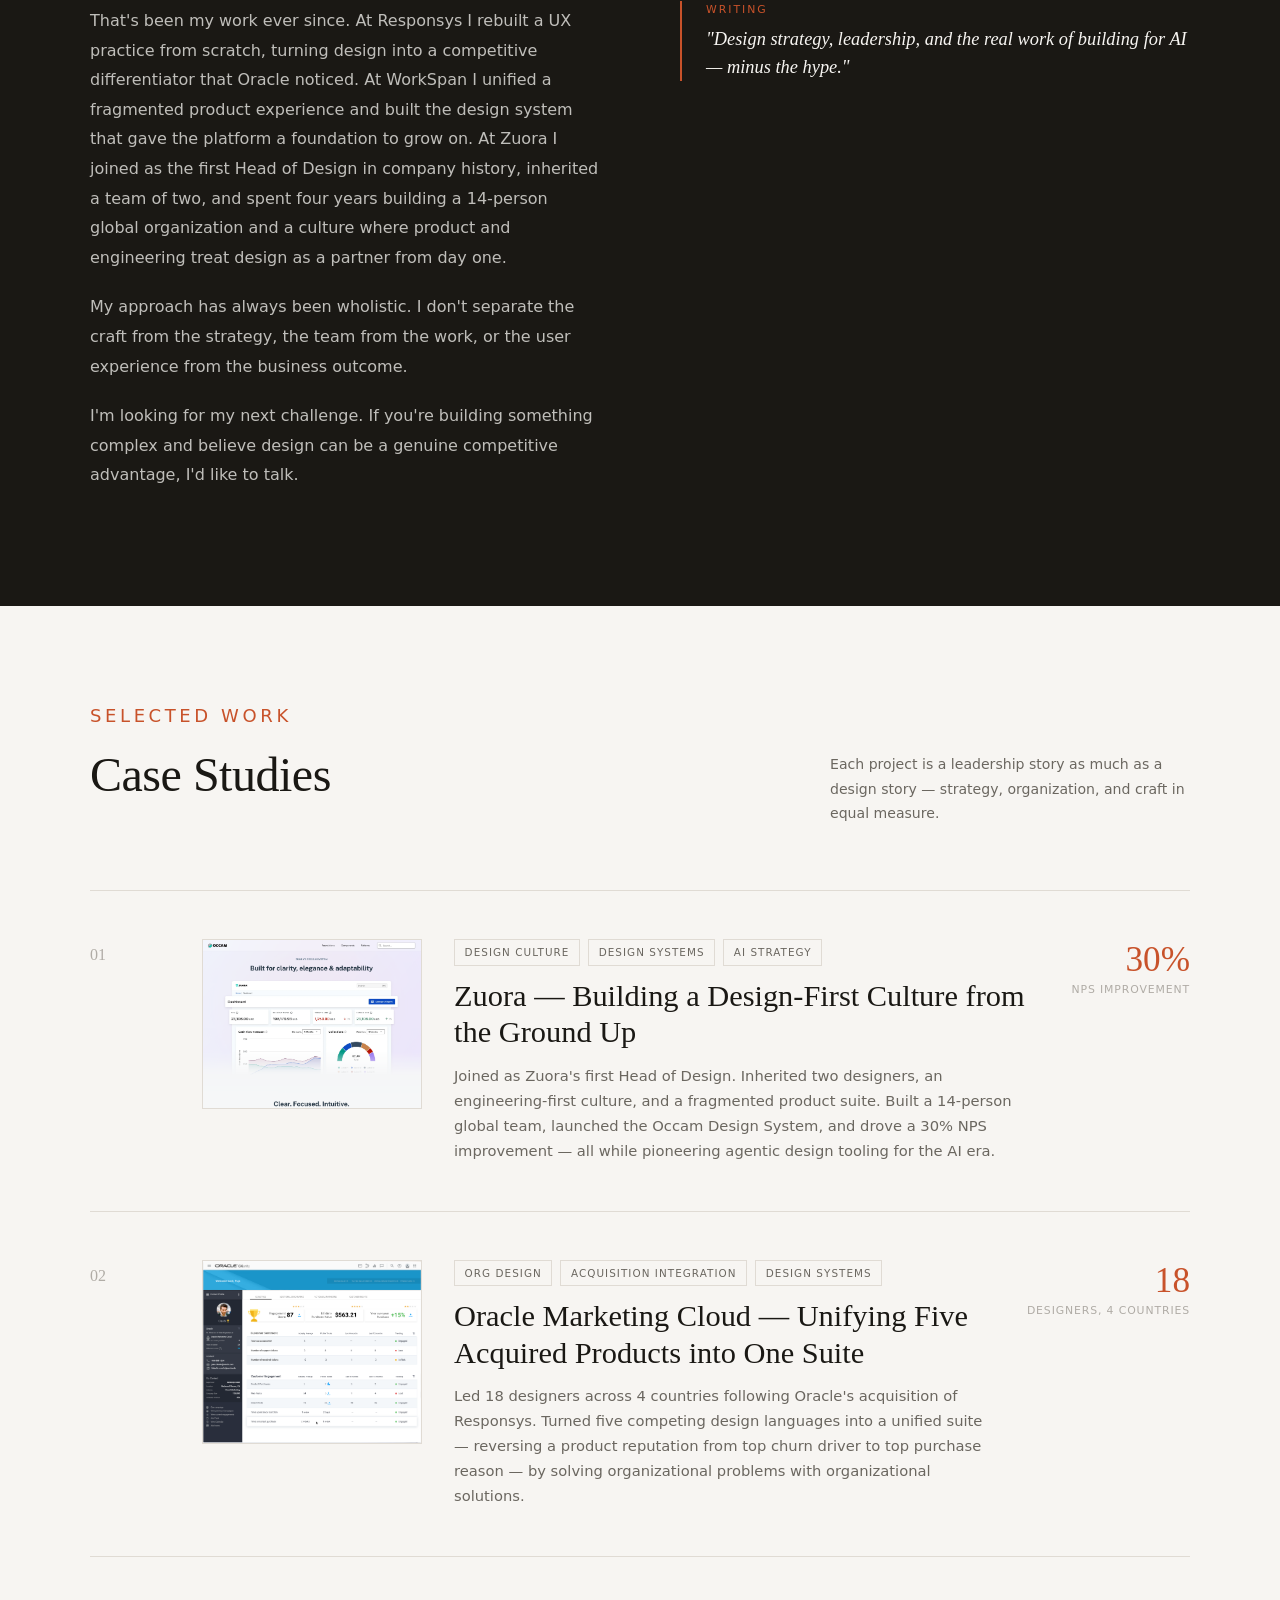
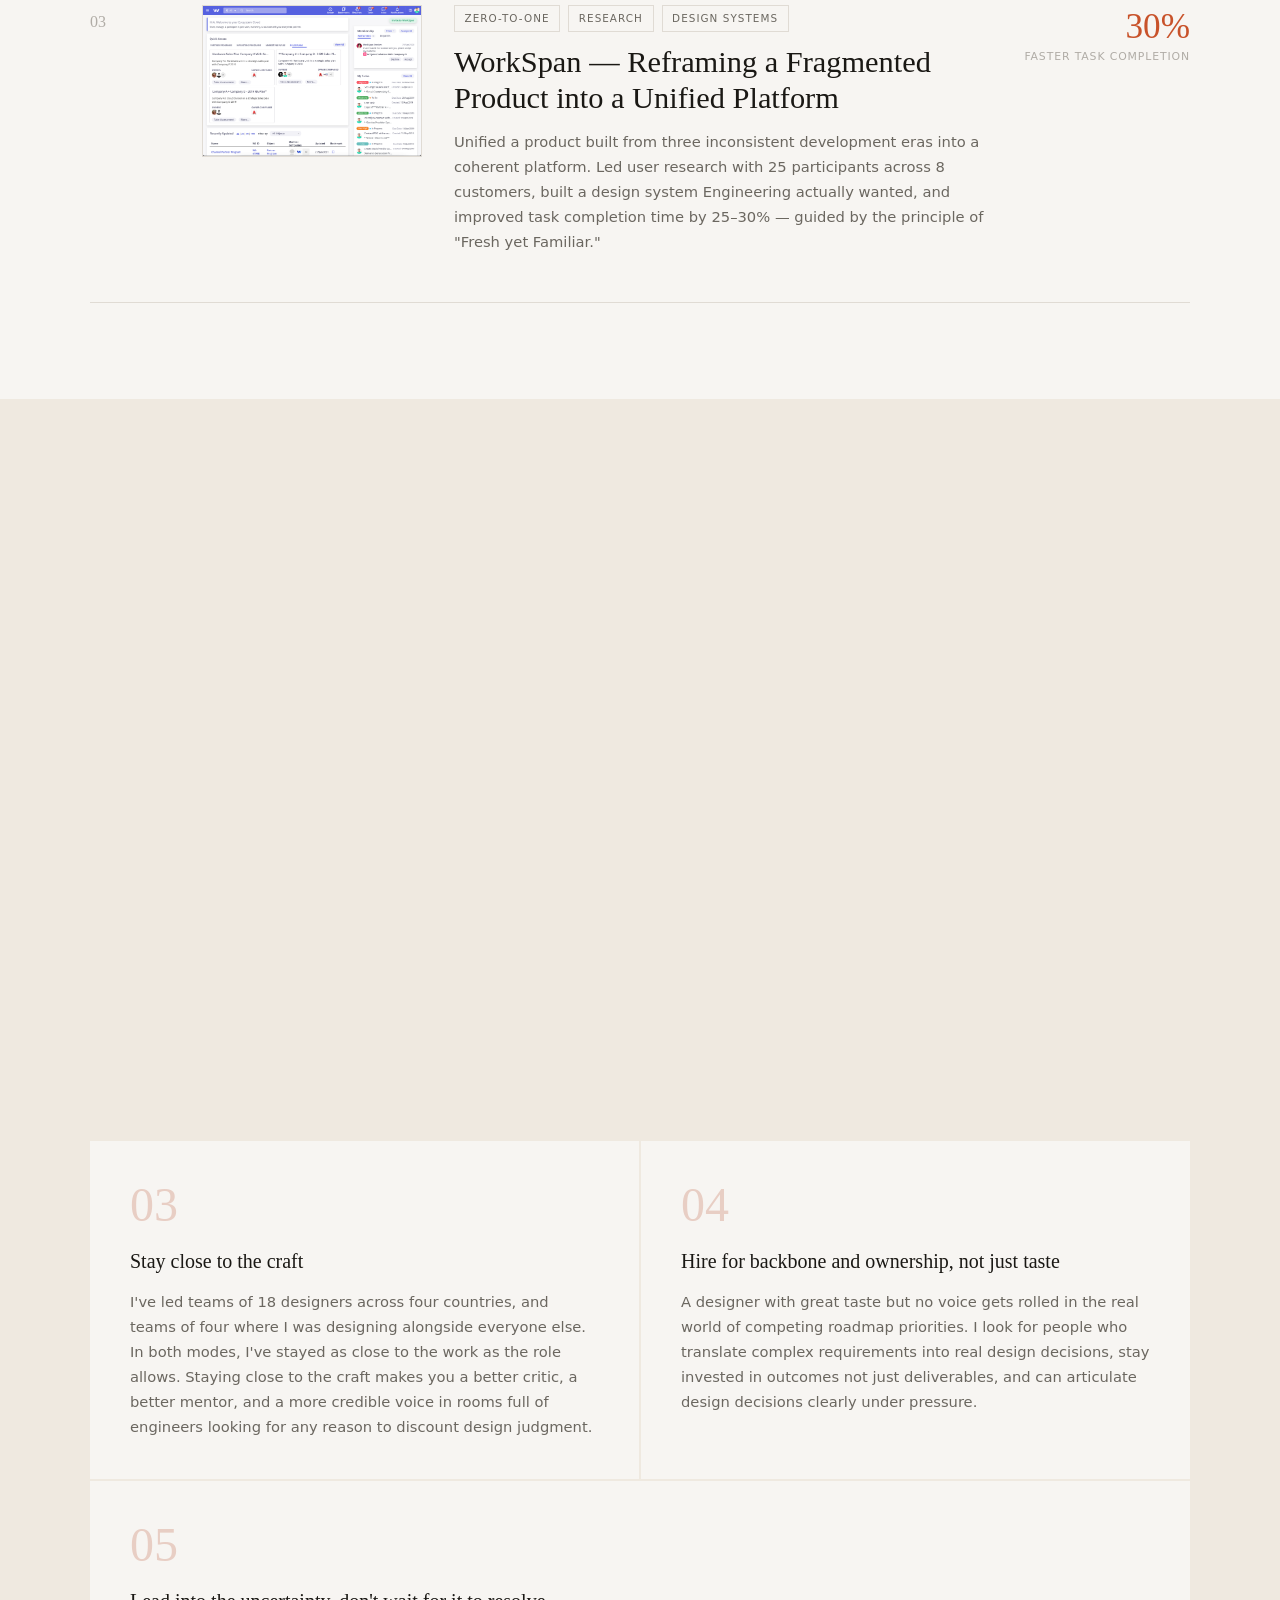
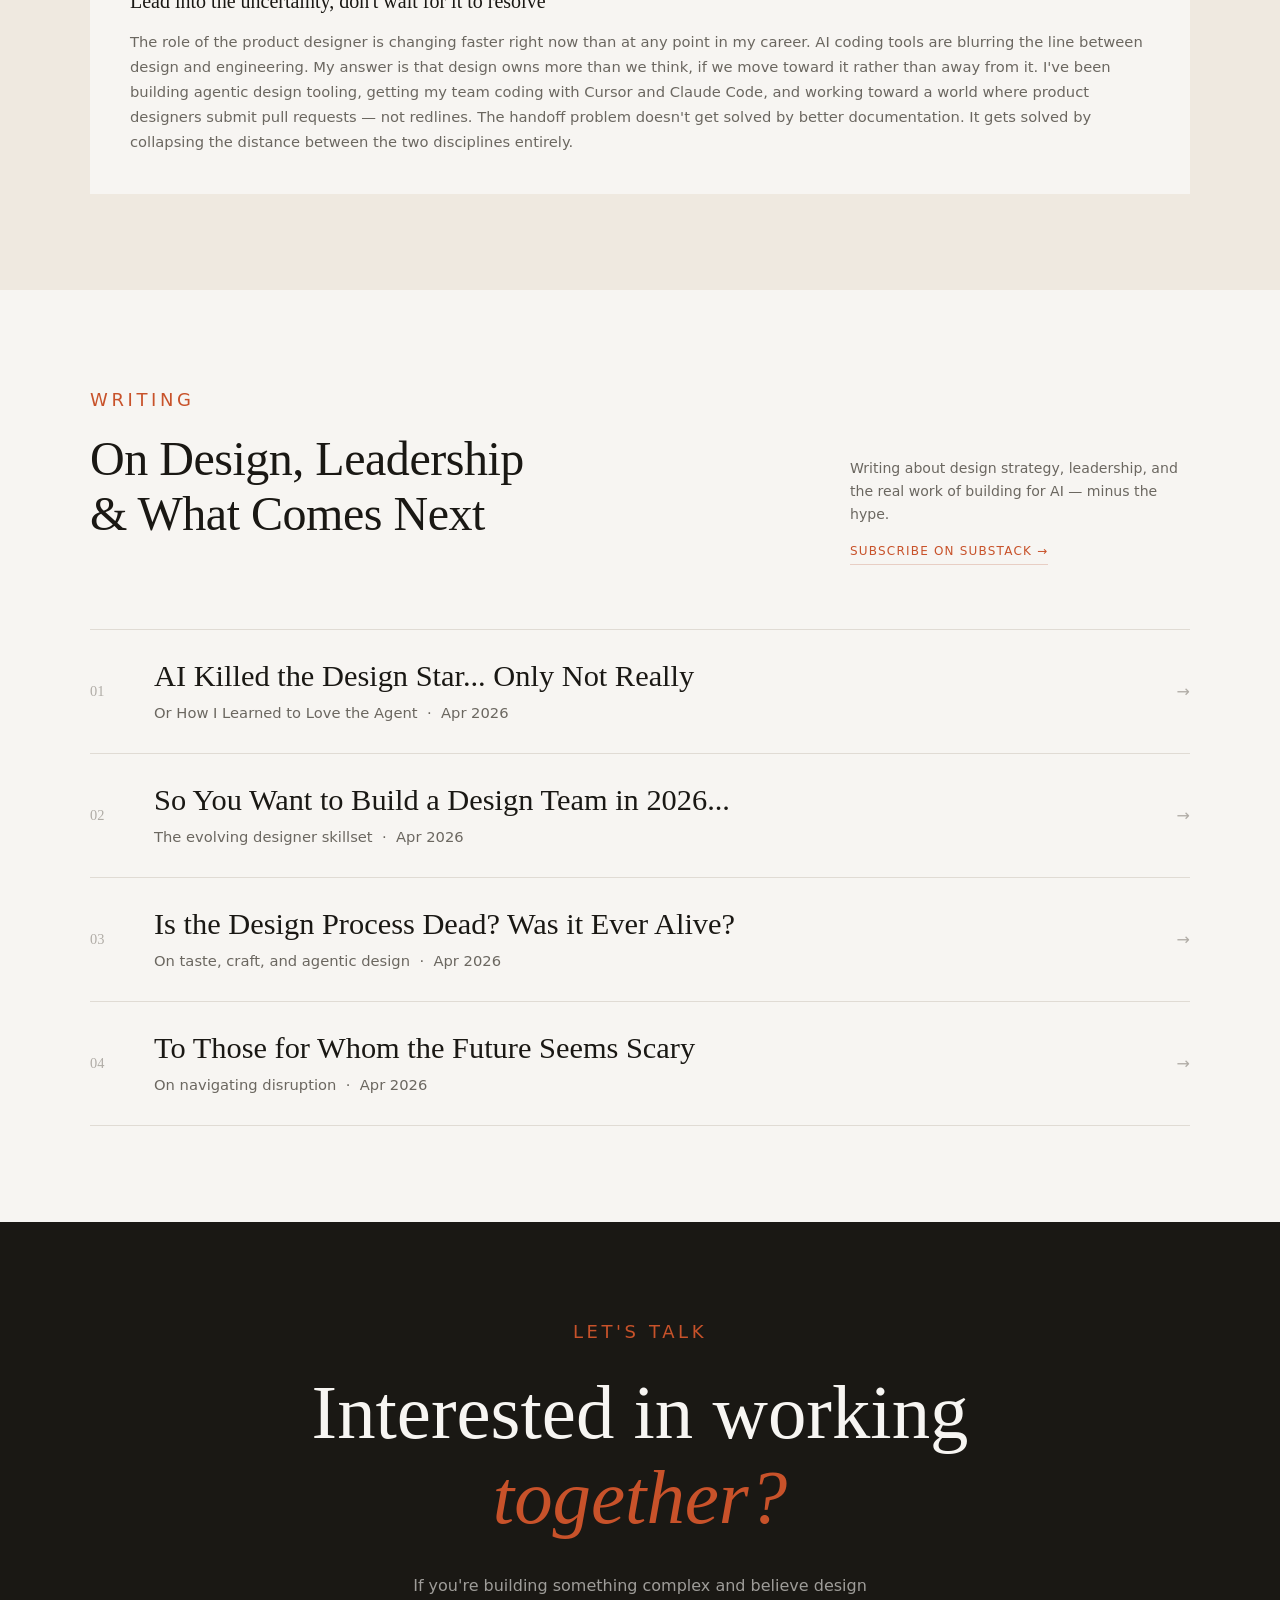
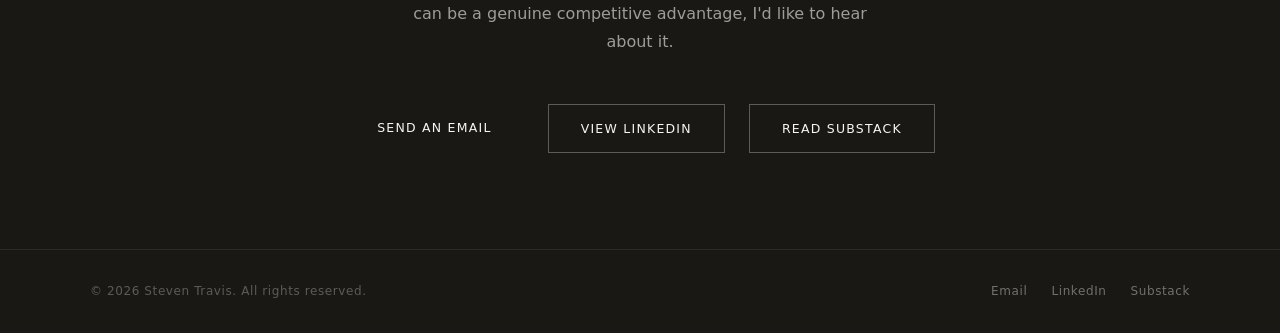
==== commit 7ed2ee9b: "Hero layout: align name/portrait column and right-justify name block - .hero-name-row max-width: 680" ====
--- a/index.html
+++ b/index.html
@@ -28,8 +28,10 @@
     .hero-name-row {
       display: flex;
       align-items: center;
+      justify-content: space-between;
       gap: 2.5rem;
       margin-bottom: 2rem;
+      max-width: 680px;
     }
     .hero-below { width: 100%; }
     .hero-portrait-wrap {
@@ -39,6 +41,7 @@
       opacity: 0;
       animation: fadeUp 0.8s 0.2s forwards;
       margin-bottom: 0.5rem;
+      margin-right: 30px;
     }
     .hero-portrait-wrap::after {
       content: '';
@@ -75,6 +78,7 @@
       letter-spacing: -0.02em;
       color: var(--ink);
       margin-bottom: 2rem;
+      text-align: right;
       opacity: 0;
       animation: fadeUp 0.8s 0.2s forwards;
     }
@@ -93,7 +97,7 @@
     .hero-sub {
       font-size: 0.95rem;
       color: var(--ink-light);
-      max-width: 560px;
+      max-width: 680px;
       line-height: 1.7;
       margin-bottom: 3rem;
       opacity: 0;
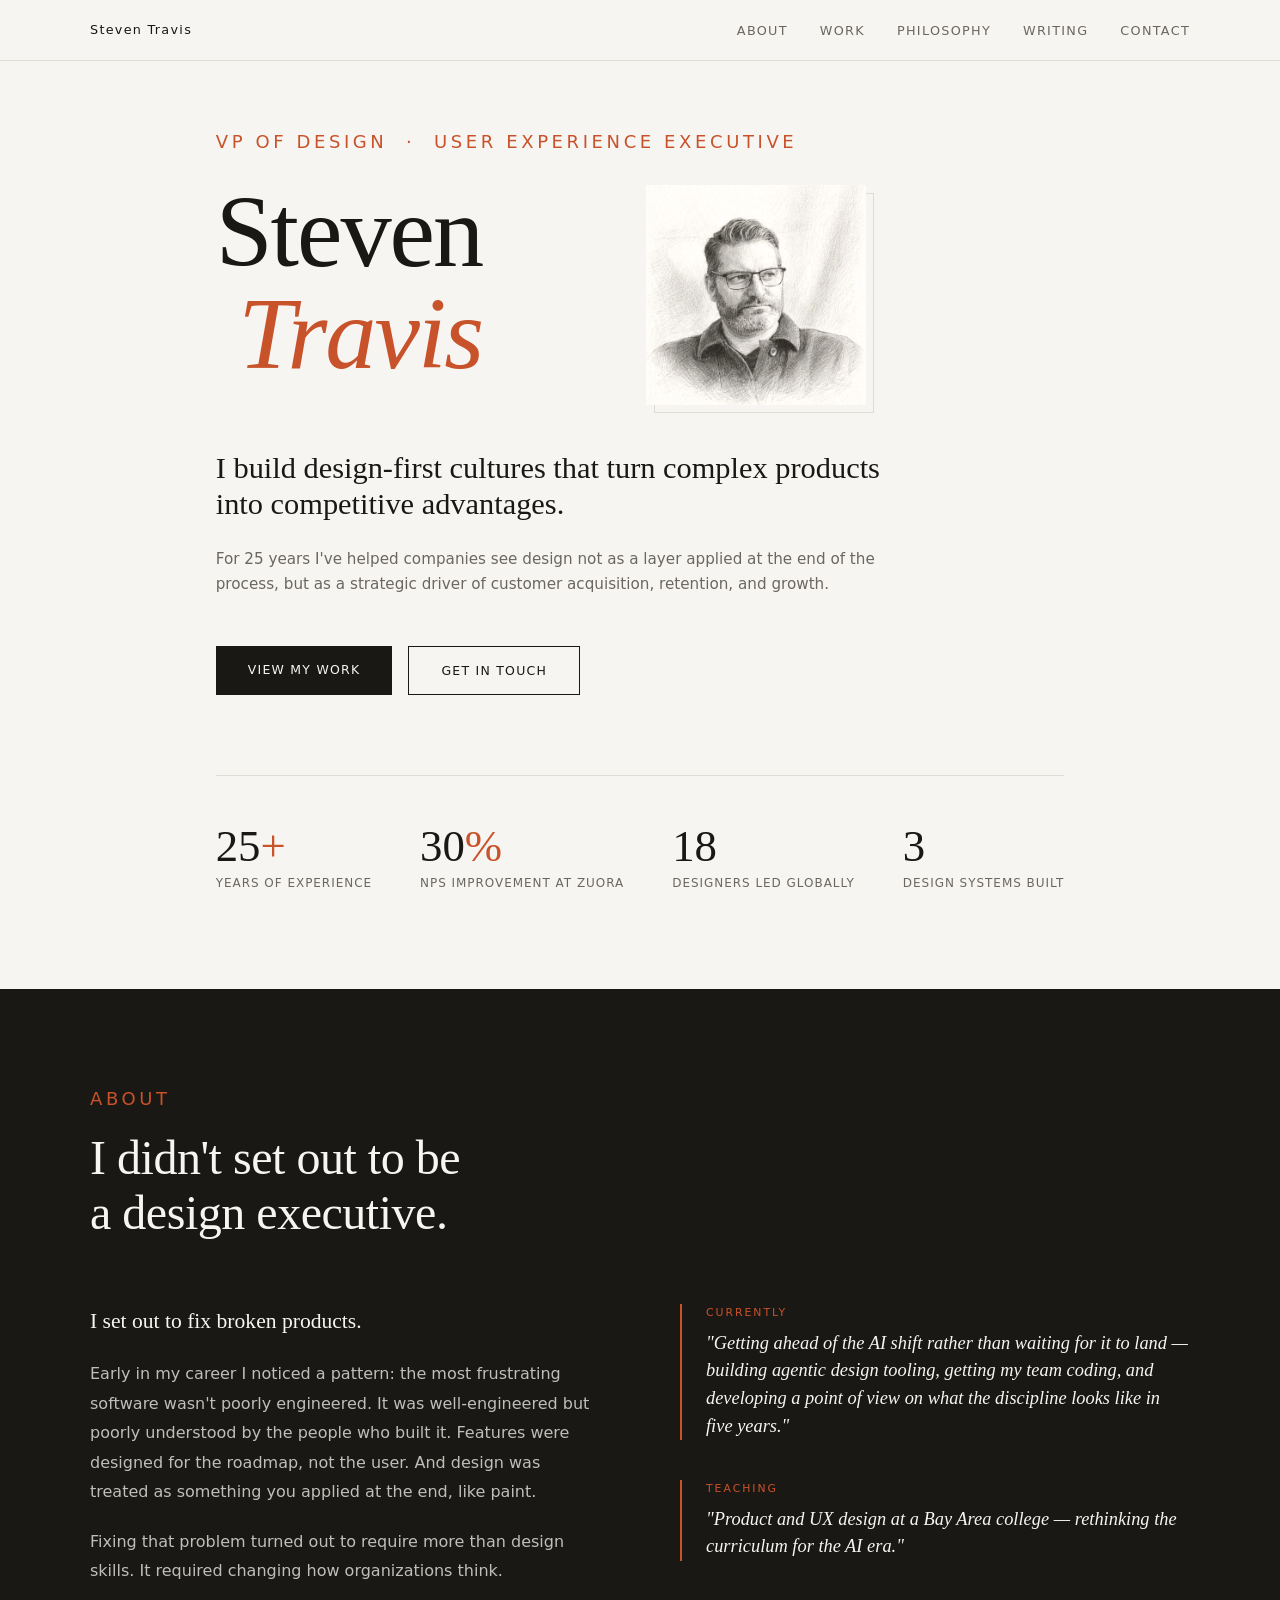
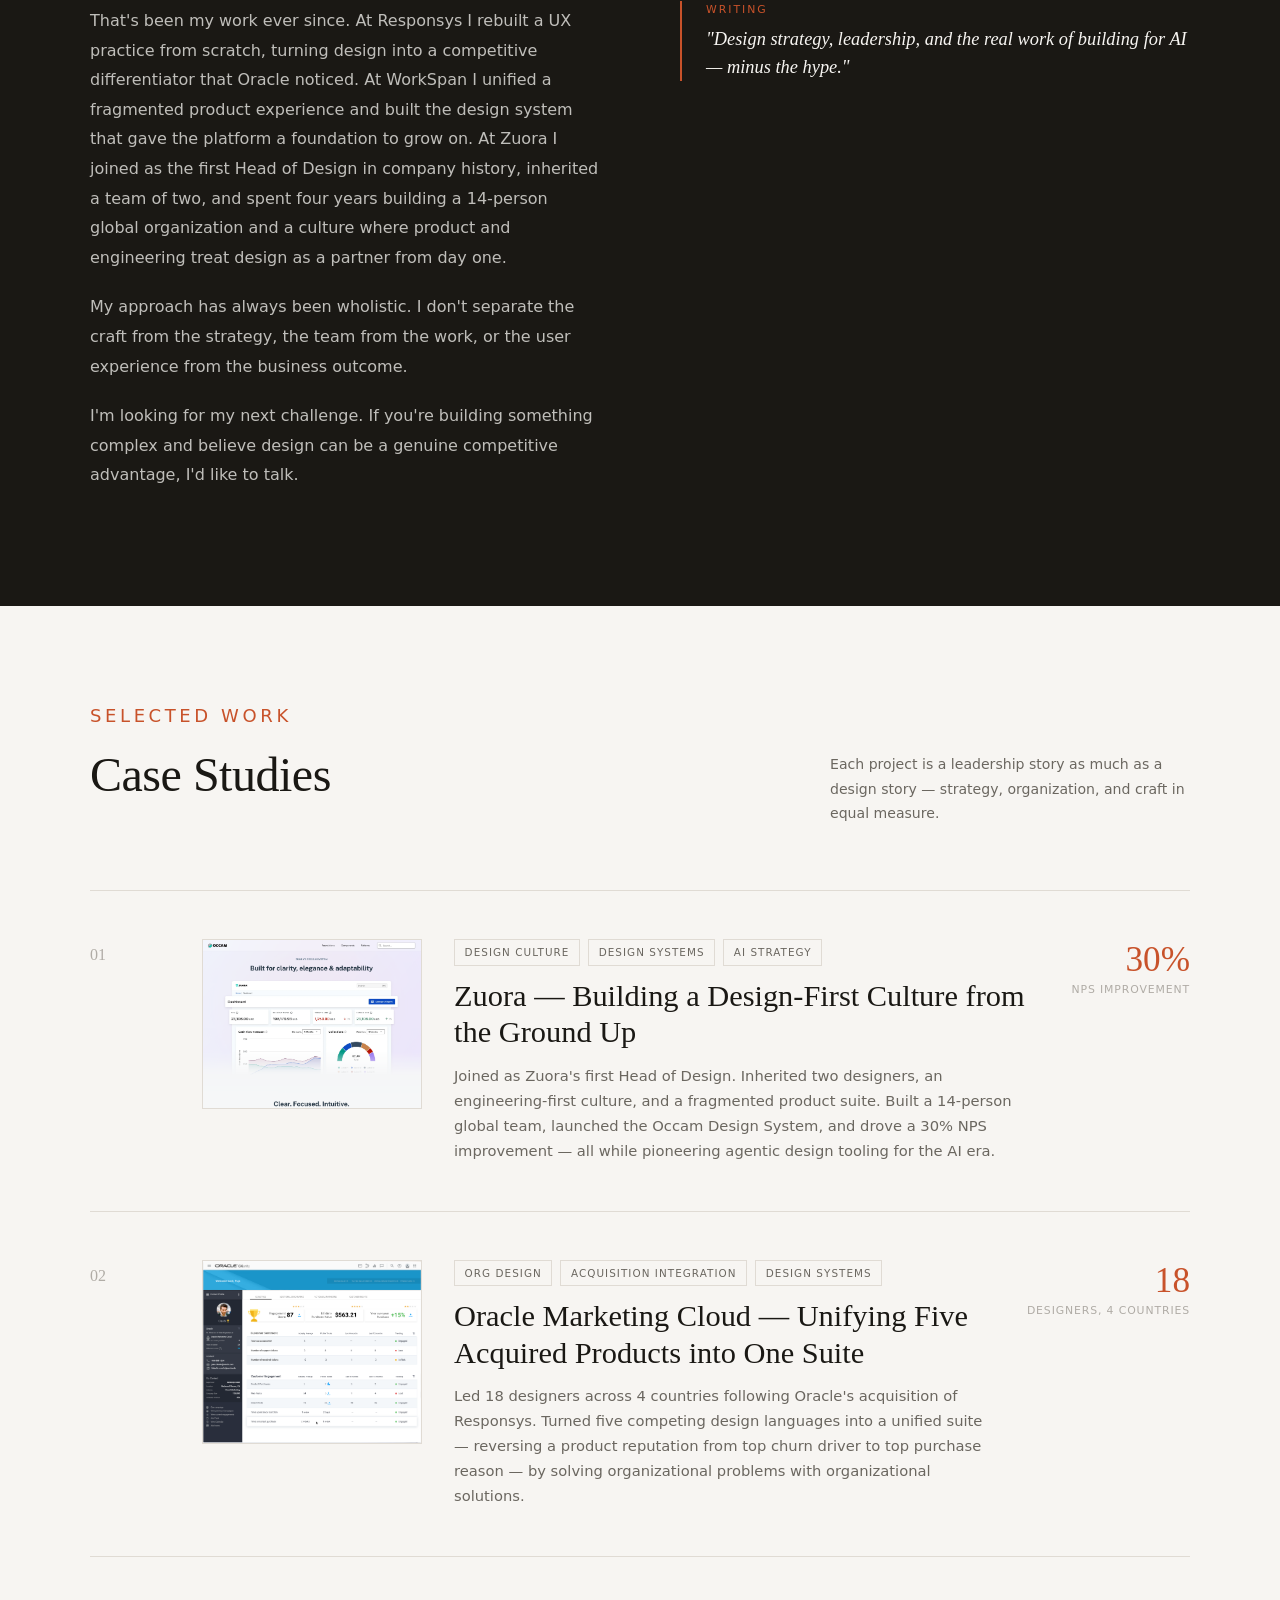
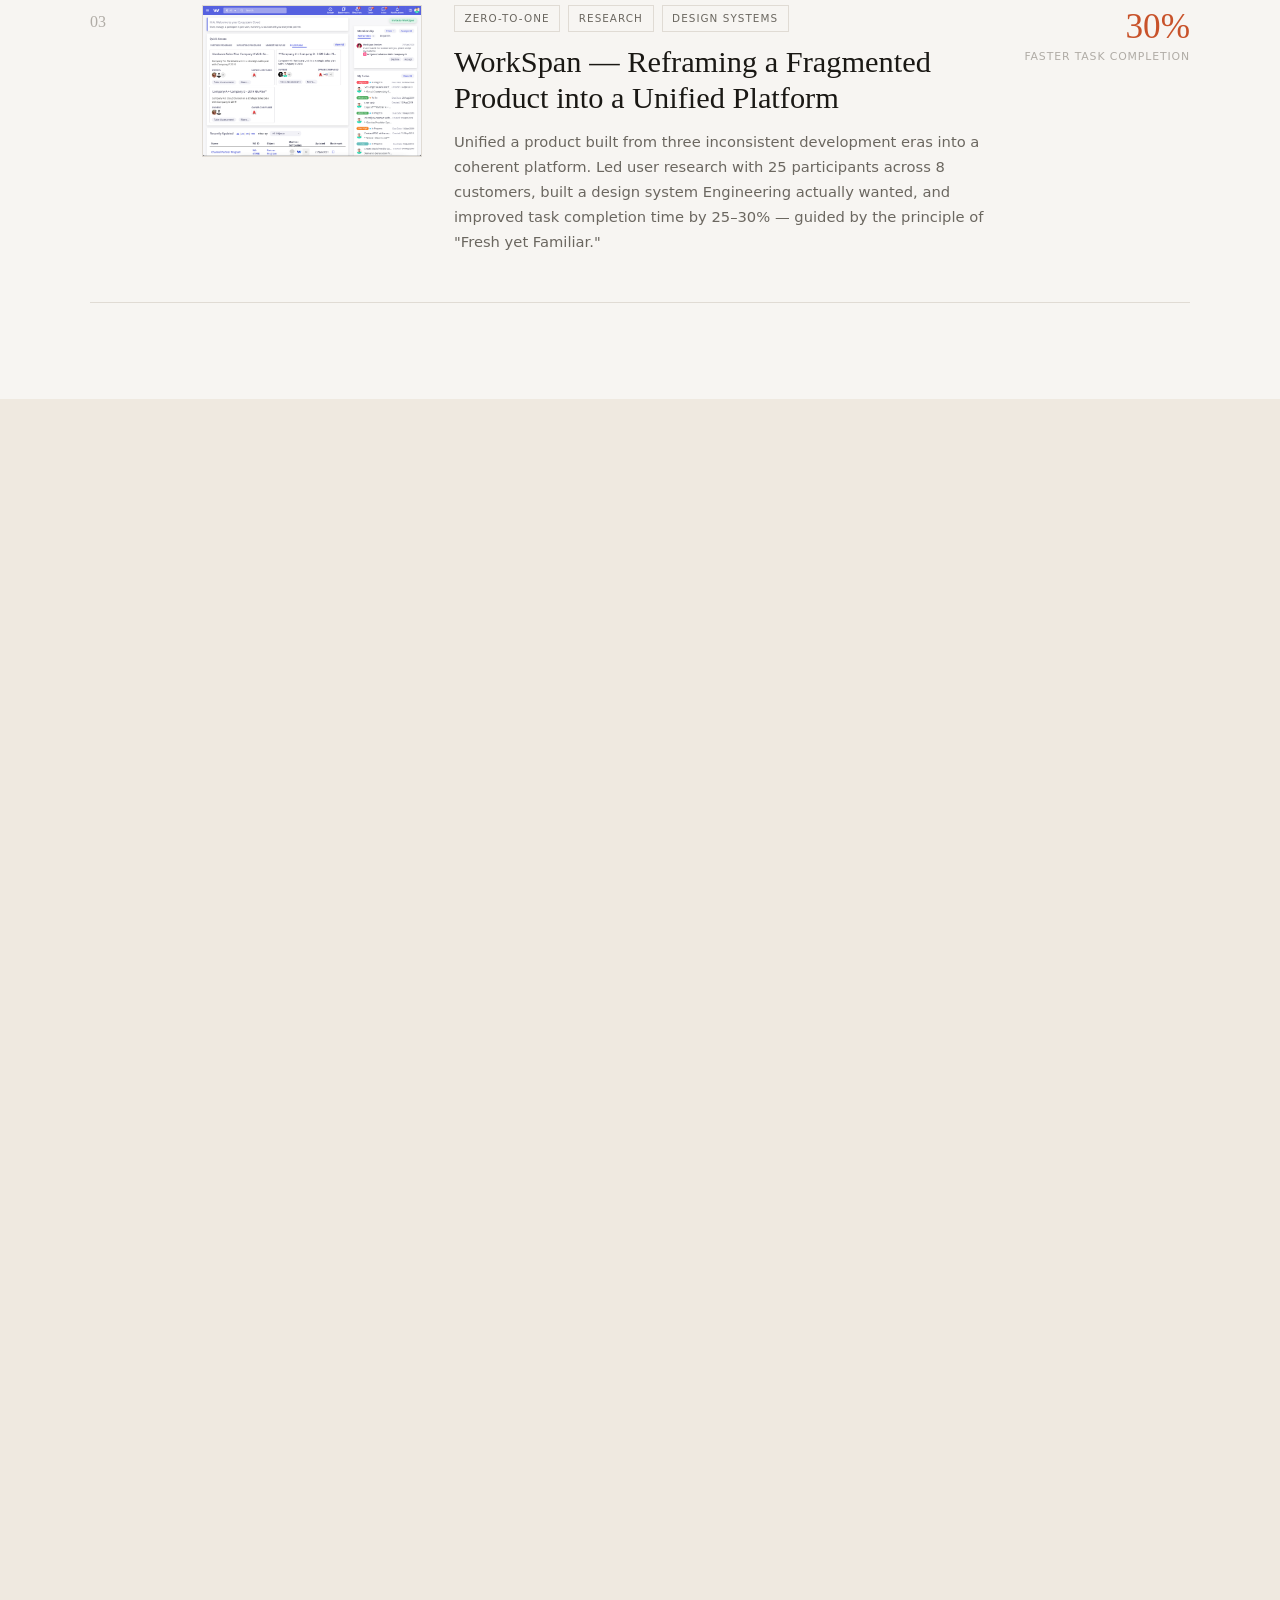
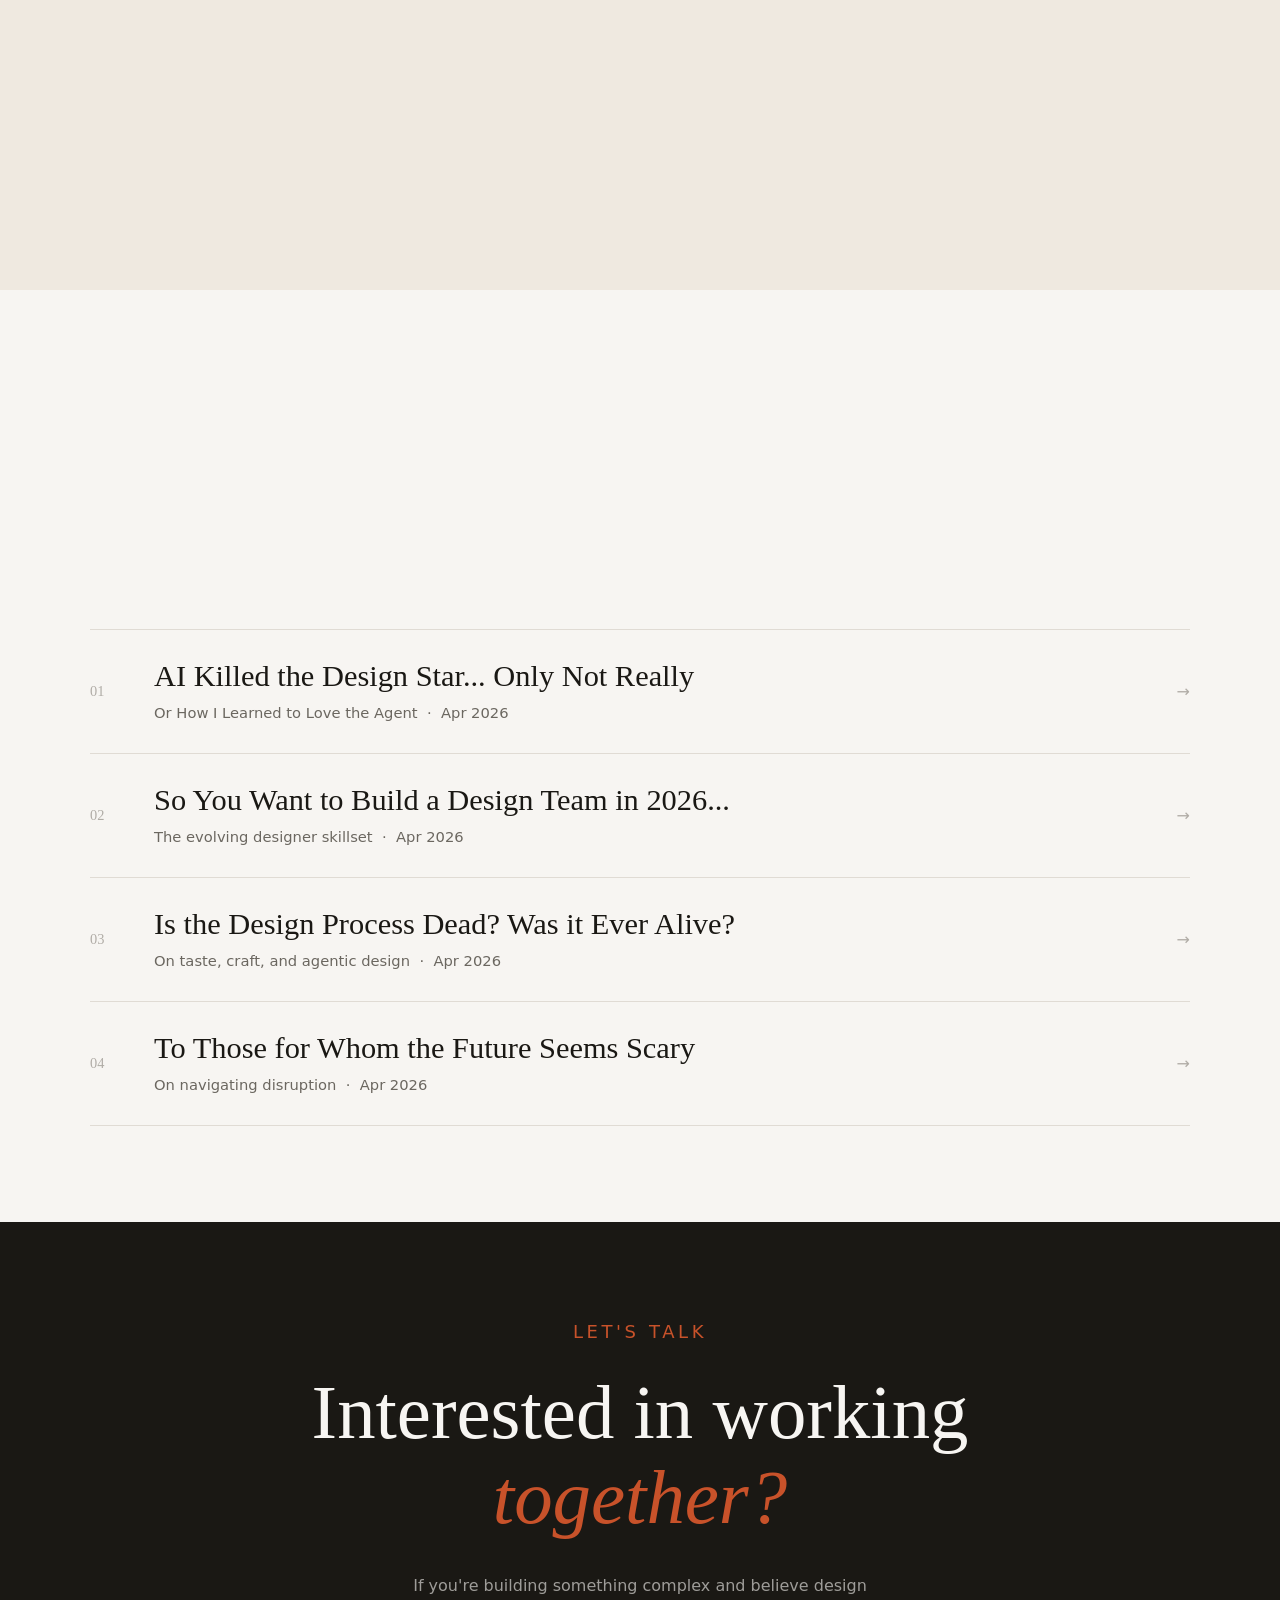
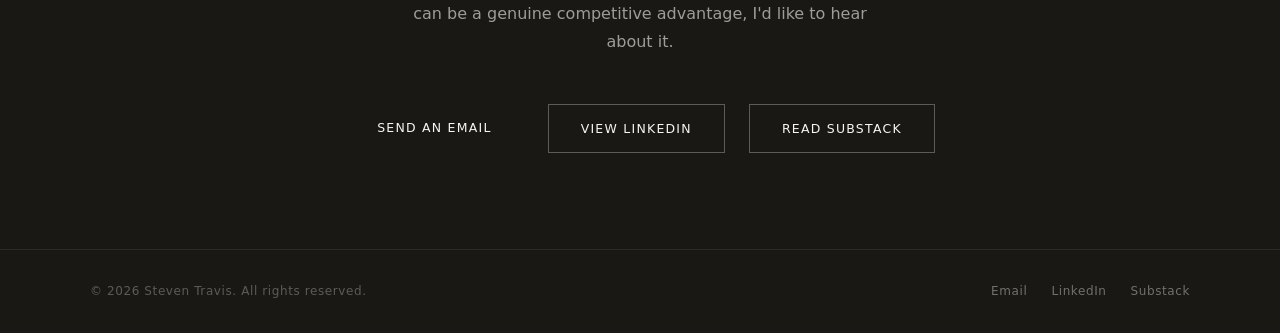
==== commit 3140e5c4: "Mobile portrait sized to match name block height (112px) Co-Authored-By: Claude Sonnet 4.6 <noreply@" ====
--- a/index.html
+++ b/index.html
@@ -478,7 +478,7 @@
       }
       .nav-links li:last-child a { border-bottom: 0; }
       .hero-name-row { flex-direction: row; align-items: flex-start; gap: 1.25rem; }
-      .hero-portrait-wrap { width: 90px; }
+      .hero-portrait-wrap { width: 112px; }
       .hero-stats {
         gap: 1.5rem 2rem;
         margin-top: 2.5rem;
